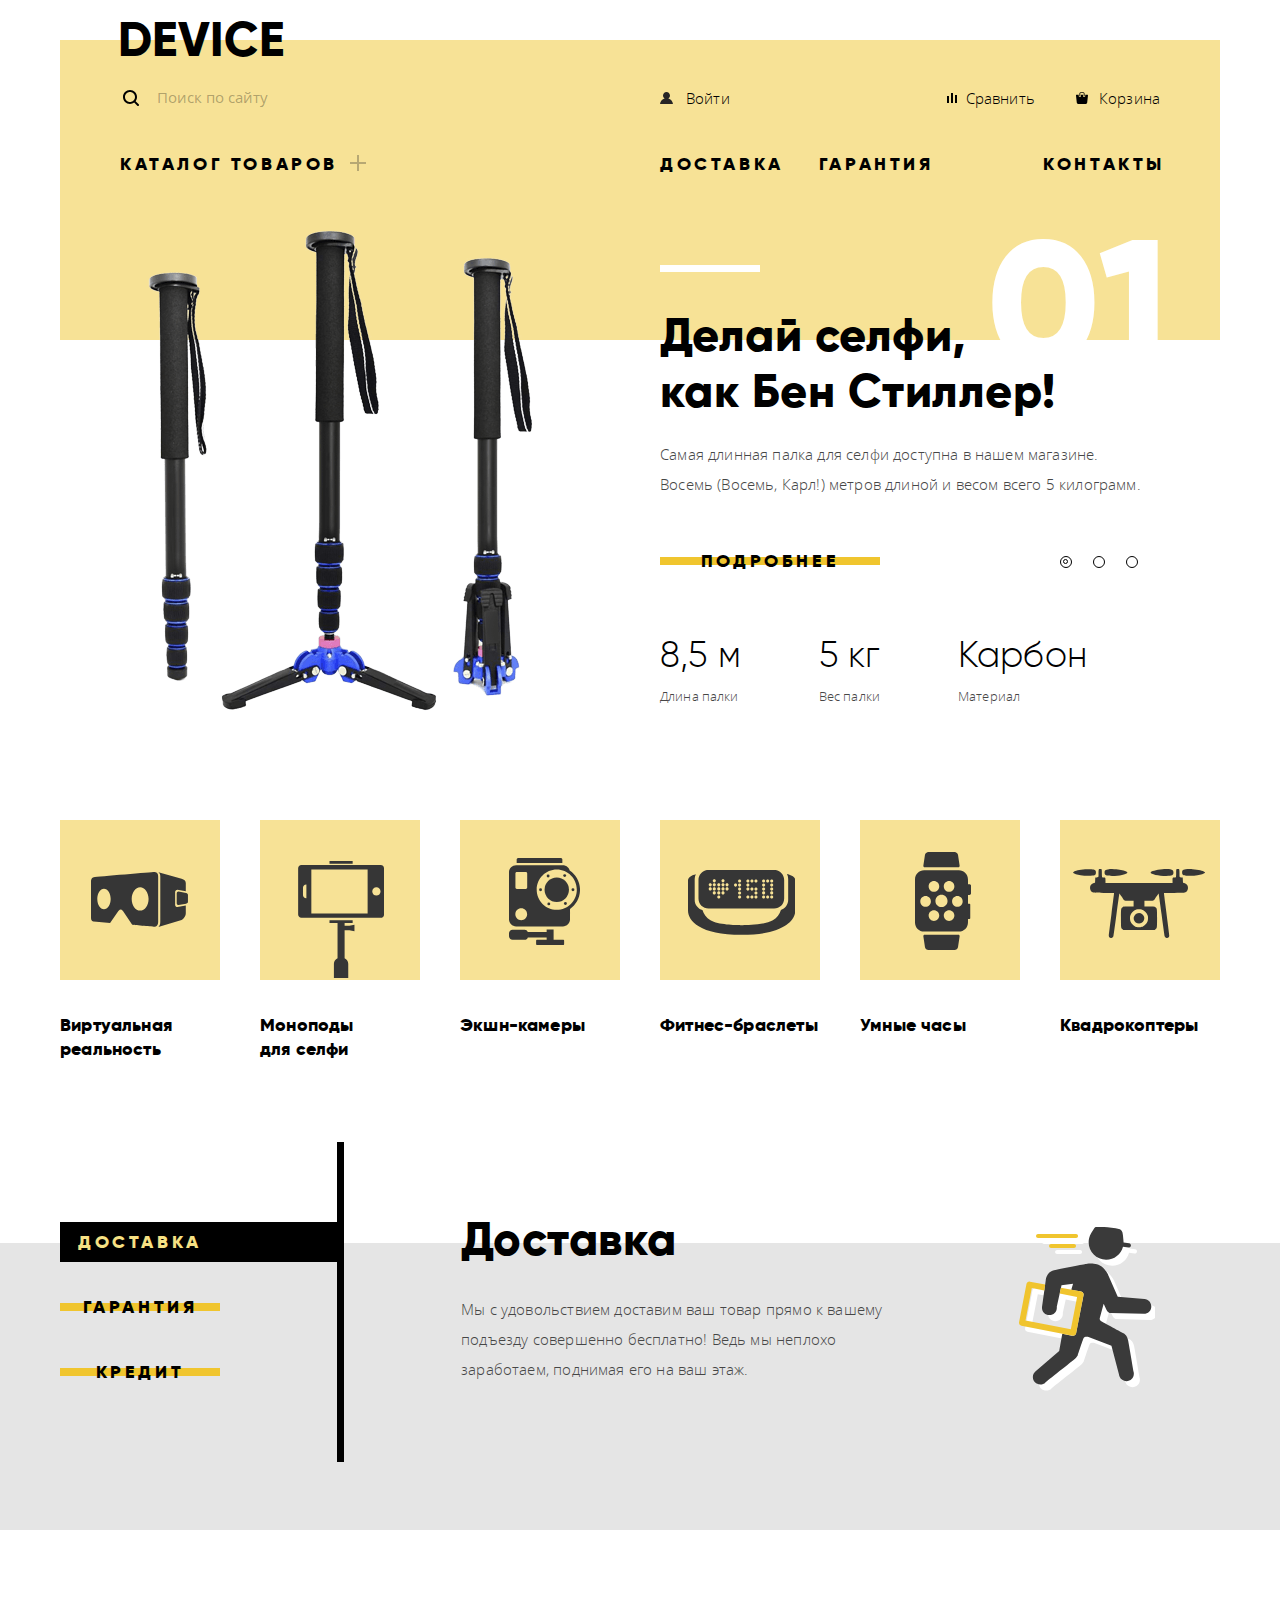
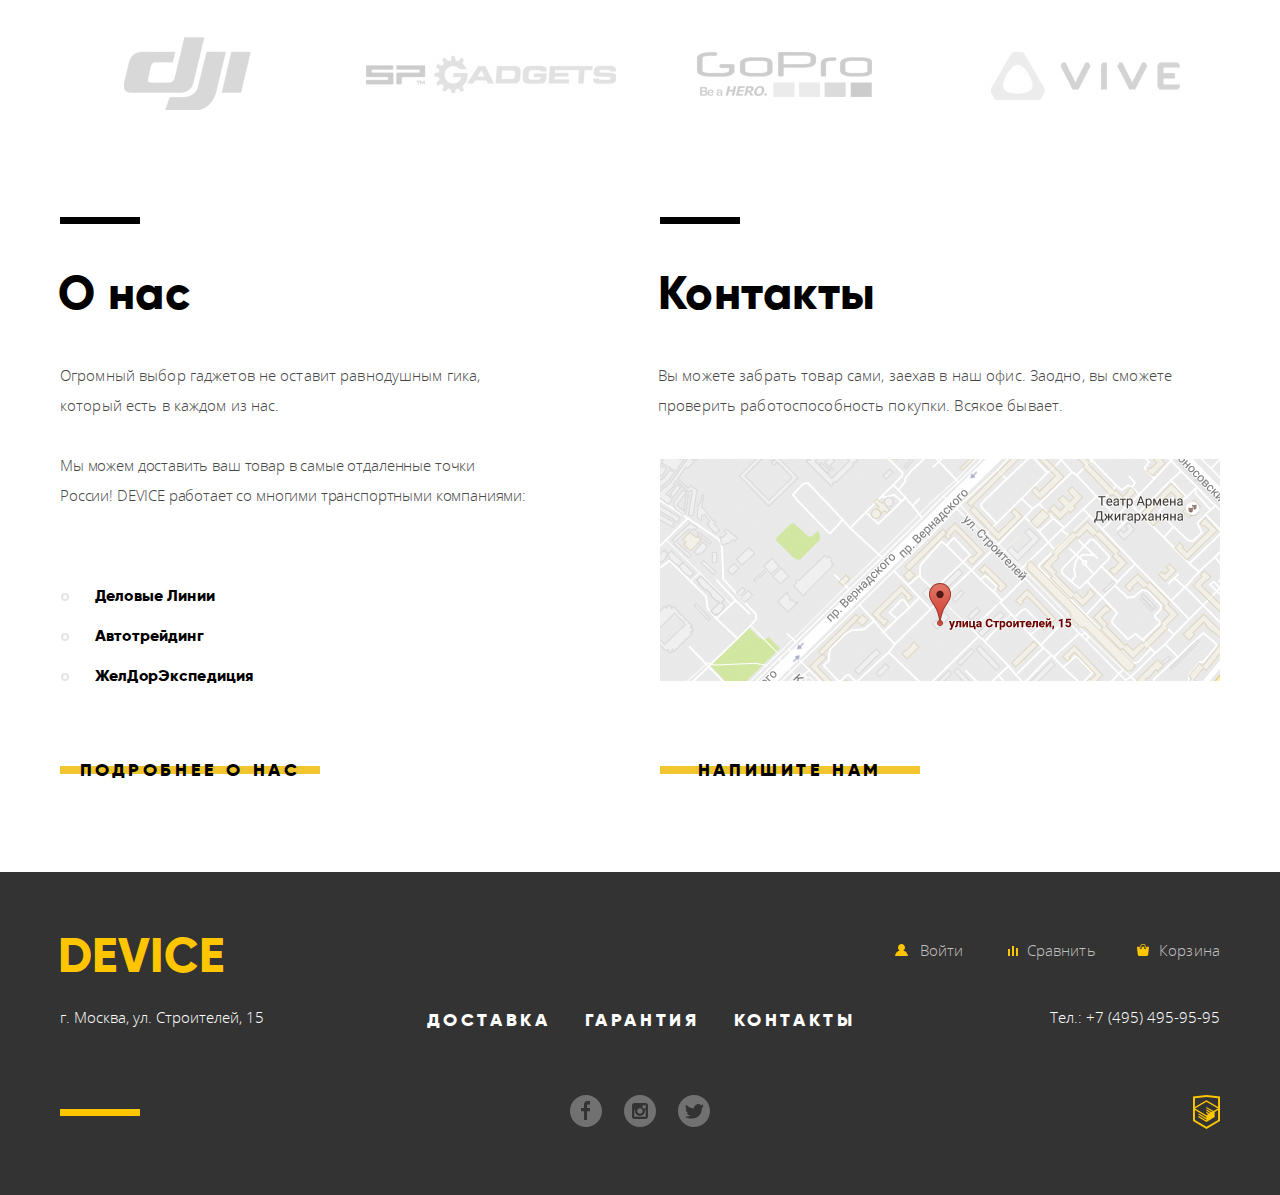
==== index.html @ 13181d1a "правки ПП" ====
<!DOCTYPE html>
<html lang="ru">
  <head>
    <meta charset="utf-8">
    <title>HTML Academy: Девайс</title>
    <link href="css/normalize.css" rel="stylesheet">
    <link href="css/style.css" rel="stylesheet">
  </head>
  <body>
    <header class="main-header container">
      <a class="main-header-logo logo">Device</a>
      <nav class="main-navigation">
        <form class="search-form" method="get" action="https://echo.htmlacademy.ru">
          <label class="visually-hidden" for="search">Поиск по сайту</label>
          <input class="search" id="search" type="text" name="search" placeholder="Поиск по сайту"/>
          <button class="search-button" type="submit">Найти</button>
        </form>
        <div class="user-navigation">
          <a class="user-link login-link" href="login.html">Войти</a>
          <a class="user-link compare-link" href="#">Сравнить</a>
          <a class="user-link cart-link" href="#">Корзина</a>
        </div>
        <ul class="site-navigation">
          <li class="site-navigation-catalog">
            <a class="site-navigation-link" href="#">Каталог товаров</a>
            <ul class="drop-down-menu">
              <li><a href="#">Виртуальная реальность</a></li>
              <li><a href="catalog.html">Моноподы для селфи</a></li>
              <li><a href="#">Экшн-камеры</a></li>
              <li><a href="#">Фитнес-браслеты</a></li>
              <li><a href="#">Умные часы</a></li>
              <li><a href="#">Квадрокоптеры</a></li>
            </ul>
          </li>
          <li class="site-navigation-delivery"><a class="site-navigation-link" href="delivery.html">Доставка</a></li>
          <li><a class="site-navigation-link" href="garant.html">Гарантия</a></li>
          <li class="site-navigation-contacts"><a class="site-navigation-link" href="contact.html">Контакты</a></li>
        </ul>
      </nav>
    </header>
    <main>
      <h1 class="visually-hidden">Интернет-магазин гаджетов Device</h1>
      <section class="promo container">
        <h2 class="visually-hidden">Популярные товары</h2>
        <input type="radio" id="btn-1" name="promo-slides" checked>
        <input type="radio" id="btn-2" name="promo-slides">
        <input type="radio" id="btn-3" name="promo-slides">
        <div class="promo-inner">
          <ul class="promo-list">
            <li class="promo-item">
              <p class="promo-item-image">
                <img src="img/product-promo-1.png" width="384" height="486" alt="Самая длинная палка для селфи">
              </p>
              <div class="promo-item-info">
                <h3 class="promo-item-title">Делай селфи,<br>как Бен Стиллер!</h3>
                <p>Самая длинная палка для селфи доступна в нашем магазине. Восемь (Восемь, Карл!) метров длиной и весом всего 5 килограмм.</p>
                <a class="button" href="catalog-item1.html">Подробнее</a>
                <table class="promo-item-property">
                  <tr>
                    <td class="property-value">8,5 м</td>
                    <td class="property-value">5 кг</td>
                    <td class="property-value">Карбон</td>
                  </tr>
                  <tr>
                    <th class="property-name">Длина палки</th>
                    <th class="property-name">Вес палки</th>
                    <th class="property-name">Материал</th>
                  </tr>
                </table>
              </div>
            </li>
            <li class="promo-item">
              <p class="promo-item-image">
                <img src="img/product-promo-2.png" width="345" height="485" alt="Мотивирующий фитнес-браслет">
              </p>
              <div class="promo-item-info">
                <h3 class="promo-item-title">Худеем<br>правильно!</h3>
                <p class="promo-item-text">Мотивирующие фитнес-браслеты помогут найти в себе силы не пропускать занятия и соблюдать диету.</p>
                <a class="button" href="catalog-item2.html">Подробнее</a>
                <table class="promo-item-property">
                  <tr>
                    <td class="property-value">48 часов</td>
                  </tr>
                  <tr>
                    <th class="property-name">Без подзарядки</th>
                  </tr>
                </table>
              </div>
            </li>
            <li class="promo-item">
              <p class="promo-item-image">
                <img src="img/product-promo-3.png" width="526" height="334" alt="Квадрокоптер">
              </p>
              <div class="promo-item-info">
                <h3 class="promo-item-title">Порхает как бабочка, жалит как пчела!</h3>
                <p class="promo-item-text">Этот обычный, на первый взгляд, квадрокоптер оснащен мощным лазером, замаскированным под стандартную камеру.</p>
                <a class="button" href="catalog-item3.html">Подробнее</a>
                <table class="promo-item-property">
                  <tr>
                    <td class="property-value">800 м</td>
                    <td class="property-value">50 м</td>
                  </tr>
                  <tr>
                    <th class="property-name">Дальность полета</th>
                    <th class="property-name">Радиус поражения</th>
                  </tr>
                </table>
              </div>
            </li>
          </ul>
        </div>
        <div class="promo-controls">
            <label class="promo-btn" for="btn-1"></label>
            <label class="promo-btn" for="btn-2"></label>
            <label class="promo-btn" for="btn-3"></label>
        </div>
      </section>
      <section class="category container">
        <h2 class="visually-hidden">Категории товаров</h2>
        <ul class="category-list">
          <li><a class="category-item category-item-1" href="#">Виртуальная реальность</a></li>
          <li><a class="category-item category-item-2" href="catalog.html">Моноподы для селфи</a></li>
          <li><a class="category-item category-item-3" href="#">Экшн-камеры</a></li>
          <li><a class="category-item category-item-4" href="#">Фитнес-браслеты</a></li>
          <li><a class="category-item category-item-5" href="#">Умные часы</a></li>
          <li><a class="category-item category-item-6" href="#">Квадрокоптеры</a></li>
        </ul>
      </section>
      <section class="services">
        <h2 class="visually-hidden">Услуги</h2>
        <div class="container">
          <input type="radio" id="button-service-1" name="services-slides" checked>
          <input type="radio" id="button-service-2" name="services-slides">
          <input type="radio" id="button-service-3" name="services-slides">
          <ul class="services-nav">
            <li><label class="button button-service" for="button-service-1">Доставка</label></li>
            <li><label class="button button-service" for="button-service-2">Гарантия</label></li>
            <li><label class="button button-service" for="button-service-3">Кредит</label></li>
          </ul>
          <div class="services-inner">
            <ul class="services-list">
              <li class="services-item services-item-delivery">
                <h3 class="services-title">Доставка</h3>
                <p>Мы с удовольствием доставим ваш товар прямо к вашему подъезду совершенно бесплатно! Ведь мы неплохо заработаем, поднимая его на ваш этаж.</p>
              </li>
              <li class="services-item services-item-garant">
                <h3 class="services-title">Гарантия</h3>
                <p>Если из-за возгорания купленного у нас товара у вас сгорит дом — не переживайте, мы выдадим вам новый.<br>Товар, не дом, конечно же.</p>
              </li>
              <li class="services-item services-item-credit">
                <h3 class="services-title">Кредит</h3>
                <p>Залезть в долговую яму стало проще! Кредитные консультанты подберут для вас наиболее выгодные условия кредита. Выгодные для нашего банка, разумеется.</p>
              </li>
            </ul>
          </div>
        </div>
      </section>
      <section class="brands container">
        <h2 class="visually-hidden">Бренды</h2>
        <ul class="brands-list">
          <li class="brand-item brand-item-1"><img class="brand-img" src="img/logo-1.jpg" alt="DJI"></li>
          <li class="brand-item brand-item-2"><img class="brand-img" src="img/logo-2.jpg" alt="SP Adgets"></li>
          <li class="brand-item brand-item-3"><img class="brand-img" src="img/logo-3.jpg" alt="Go Pro"></li>
          <li class="brand-item brand-item-4"><img class="brand-img" src="img/logo-4.jpg" alt="Vive"></li>
        </ul>
      </section>
      <div class="container columns">
        <section class="info">
          <h2 class="title">О нас</h2>
          <p class="info-text">Огромный выбор гаджетов не оставит равнодушным гика, который есть в каждом из нас.</p>
          <p class="info-text info-text-2">Мы можем доставить ваш товар в самые отдаленные точки России! DEVICE работает со многими транспортными компаниями:</p>
          <ul class="info-transport">
            <li>Деловые Линии</li>
            <li>Автотрейдинг</li>
            <li>ЖелДорЭкспедиция</li>
          </ul>
          <a class="button" href="about.html">Подробнее о нас</a>
        </section>
        <section class="contact">
          <h2 class="title">Контакты</h2>
          <p>Вы можете забрать товар сами, заехав в наш офис. Заодно, вы сможете проверить работоспособность покупки. Всякое бывает.</p>
          <a class="contact-map" href="img/map.jpg"><img src="img/map.jpg" width="560" height="222" alt="Карта"></a>
          <a class="button" href="#">Напишите нам</a>
        </section>
      </div>
    </main>
    <footer class="main-footer">
      <div class="container">
        <div class="main-footer-top">
          <a class="main-footer-logo logo">Device</a>
          <div class="footer-user-navigation">
            <a class="footer-user-link login-link" href="#">Войти</a>
            <a class="footer-user-link compare-link" href="#">Сравнить</a>
            <a class="footer-user-link cart-link" href="#">Корзина</a>
          </div>
        </div>
        <div class="main-footer-mid">
          <p class="footer-contacts">г. Москва, ул. Строителей, 15</p>
          <div class="footer-nav">
            <a href="delivery.html">Доставка</a>
            <a href="garant.html">Гарантия</a>
            <a href="contacts.html">Контакты</a>
          </div>
          <a class="footer-contacts footer-contacts-tel"  href="tel:+74954959595">Тел.: +7 (495) 495-95-95</a>
        </div>
        <div class="main-footer-bottom">
          <ul class="footer-social">
            <li><a class="social-button social-button-fb" href="#" aria-label="Фейсбук">Фейсбук</a></li>
            <li><a class="social-button social-button-instagram" href="#" aria-label="Инстаграм">Инстаграм</a></li>
            <li><a class="social-button social-button-twitter" href="#" aria-label="Твиттер">Твиттер</a></li>
          </ul>
          <p class="footer-copyright">
            <a class="copyright-button" href="https://htmlacademy.ru/intensive/htmlcss">HTML Academy</a>
          </p>
        </div>
      </div>
    </footer>
    <section class="modal modal-write-us hidden">
      <h2 class="visually-hidden">Напишите нам</h2>
      <button class="modal-close button">Закрыть</button>
      <form class="write" method="post" action="https://echo.htmlacademy.ru">
        <p>
          <label for="name">Ваше имя:</label>
          <input id="name" type="text" name="name" placeholder="Имя Фамилия">
        </p>
        <p>
          <label for="e-mail">Ваш e-mail:</label>
          <input id="e-mail" type="text" name="e-mail" placeholder="email@example.com">
        </p>
        <p>
          <label for="text">Текст письма:</label>
          <textarea id="text" name="text" placeholder="В свободной форме"></textarea>
        </p>
        <button class="button" type="submit">Отправить</button>
      </form>
    </section>
    <section class="modal modal-map hidden">
      <h2 class="visually-hidden">Карта</h2>
      <button class="modal-close button">Закрыть</button>
        <!-- Здесь будет форма -->
    </section>
  </body>
</html>
---- css/style.css ----
@font-face {
  font-family: "Gilroy";
  font-style: normal;
  font-weight: 800;
  src: url("../fonts/gilroyextrabold.woff") format("woff"),
       url("../fonts/gilroyextrabold.woff2") format("woff2");
}

@font-face {
  font-family: "Gilroy";
  font-style: normal;
  font-weight: 300;
  src: url("../fonts/gilroylight.woff") format("woff"),
       url("../fonts/gilroylight.woff2") format("woff2");
}

@font-face {
  font-family: "Open Sans";
  font-style: normal;
  font-weight: normal;
  src: url("../fonts/opensans.woff") format("woff"),
       url("../fonts/opensans.woff2") format("woff2");
}

@font-face {
  font-family: "Open Sans";
  font-style: normal;
  font-weight: 300;
  src: url("../fonts/opensanslight.woff") format("woff"),
       url("../fonts/opensanslight.woff2") format("woff2");
}

body {
  min-width: 1200px;
  margin: 0;
  padding: 0;

  font-family: "Open Sans", "Arial", sans-serif;
  font-size: 15px;
  line-height: 30px;
  font-weight: 300;
  letter-spacing: 0.15px;
  color: #464646;

  background-color: #ffffff;
}

a {
  text-decoration: none;
}

img {
  max-width: 100%;
  height: auto;
}

.container {
  width: 1160px;
  margin: 0 auto;
  padding: 0 20px;
}

.visually-hidden {
  position: absolute;

  width: 1px;
  height: 1px;
  margin: -1px;

  clip: rect(0 0 0 0);
}

.hidden {
  display: none;
}

.logo {
  font-family: "Gilroy", "Verdana", sans-serif;
  font-size: 48px;
  font-weight: 800;
  line-height: 48px;
  letter-spacing: 0.48px;
  text-transform: uppercase;
}

.main-header-logo {
  position: absolute;
  top: 16px;
  margin-left: 58px;

  color: #000000;
}

.main-header-logo:hover,
.main-footer-logo:hover,
.footer-copyright a:hover {
  opacity: 0.6;
}

.main-header-logo:active,
.main-footer-logo:active,
.footer-copyright a:active {
  opacity: 0.3;
}

.main-navigation {
  display: flex;
  flex-wrap: wrap;

  padding: 33px 60px 48px;
  margin-top: 40px;

  background-color: #f7e296;
}

.main-navigation a {
  display: inline-block;

  color: #000000;
}

.search-form {
  position: relative;

  display: flex;
  width: 440px;

  margin-right: 100px;
}

.search-form::before {
  content: "";

  position: absolute;
  top: 17px;
  left: 3px;

  width: 16px;
  height: 16px;

  background-image: url("../img/search.svg");
  background-repeat: no-repeat;
  background-position: 0 0;
}

.search {
  width: inherit;
  padding-left: 35px;

  background-color: transparent;
  color: #000000;
  border: 2px solid transparent;
  border-right: 0; 
}

.search:focus {
  border-bottom: 2px solid #000000;
}

.search:hover::placeholder,
.main-navigation a:hover {
  color: rgb(0, 0, 0, 0.6);
}

.search::placeholder,
.main-navigation a:active,
.category-item:active {
  color: rgb(0, 0, 0, 0.3);
}

.search:focus::placeholder {
  color: rgb(0, 0, 0, 1);
}

.search:focus {
  outline: none;
}

.search-button {
  display: none;

  margin-left: auto;
  padding: 8px 19px;

  font: inherit;

  background-color: transparent;
  border: 2px solid #000000;
}

.search:focus ~ .search-button,
.search-button:focus,
.search-button:active {
  display: block;
}

.search-button:hover {
  color: #ffffff;
  background-color: #000000;
}

.search-button:active {
  color: rgb(255, 255, 255, 0.3);
  background-color: #000000;
}

.user-navigation {
  display: flex;
  justify-content: flex-end;
  align-items: center;

  width: 500px;
}

.user-link {
  position: relative;
  margin-left: 38px;
  padding: 10px 0 10px 26px;
}

.user-link::before {
  content: "";

  position: absolute;
  top: 19px;

  width: 16px;
  height: 16px;
}

.login-link::before {
  left: 0px;

  background-image: url("../img/user.svg");
  background-repeat: no-repeat;
  background-position: 0 0;
}

.compare-link::before {
  top: 20px;
  left: 7px;

  background-image: url("../img/compare.svg");
  background-repeat: no-repeat;
  background-position: 0 0;
}

.cart-link::before {
  left: 3px;
  background-image: url("../img/cart.svg");
  background-repeat: no-repeat;
  background-position: 0 0;
}

.user-link:hover::before,
.user-link:focus::before {
  opacity: 0.8;
}

.login-link:hover::before,
.footer-user-link:hover::before,
.social-button:hover {
  opacity: 0.6;
}

.user-link:active::before,
.footer-user-link:active::before {
  opacity: 0.3;
}

.login-link {
  margin-left: 0;
  margin-right: auto;
}


.profile-link {
  margin-left: 0;
}

a.logout-link {
  margin-left: 0;
  margin-right: 19px;
  padding-left: 20px;

  color: rgb(0, 0, 0, 0.3);
}

.site-navigation {
  display: flex;
  width: 100%;

  margin: 0;
  padding: 0;
  margin-top: 26px;

  list-style: none;
}

.site-navigation-link {
  font-family: "Gilroy", "Verdana", sans-serif;
  font-size: 18px;
  line-height: 24px;
  font-weight: 800;
  letter-spacing: 3.6px;
  text-transform: uppercase;
}

.site-navigation-catalog {
  position: relative;

  width: 220px;
  margin-right: 320px;
}

.site-navigation-catalog::after {
  content: "";

  position: absolute;
  left: 230px;
  top: 6px;

  display: inline-block;
  width: 16px;
  height: 16px;

  background-image: url("../img/plus.svg");
  background-repeat: no-repeat;
  opacity: 0.3;
}

.site-navigation-catalog:hover .drop-down-menu {
  display: flex;
}

.site-navigation-delivery {
  margin-right: 35px;
}

.site-navigation-contacts {
  margin-left: auto;
  margin-right: -5px;
}

.drop-down-menu {
  position: absolute;
  left: -60px;

  display: none;
  flex-wrap: wrap;
  flex-direction: column;

  max-height: 130px;
  width: 600px;
  margin: 0;
  padding: 18px 500px 35px 60px;

  list-style: none;
  line-height: 36px;
  background-color: #f7e296;

  z-index: 1;
}

.drop-down-menu li {
  width: 200px;
  margin-right: 40px;
}

.drop-down-menu li:last-child {
  margin-left: -40px;
  margin-bottom: 50px;
}

.promo {
  position: relative;
}

.promo input[type=radio],
.services input[type=radio] {
    display: none;
}

.promo-controls {
  position: absolute;
  right: 85px;
  top: 320px;
}

.promo-controls label {
  position: relative;

  display: inline-block;
  width: 10px;
  height: 10px;
  margin-right: 17px;

  cursor: pointer;
  border: 1px solid #000000;
  border-radius: 50%;
}

#btn-1:checked ~ .promo-controls label[for="btn-1"]::before,
#btn-2:checked ~ .promo-controls label[for="btn-2"]::before,
#btn-3:checked ~ .promo-controls label[for="btn-3"]::before {
  content: "";

  position: absolute;
  top: 2px;
  left: 2px;

  width: 3px;
  height: 3px;

  border: 1px solid #000000;
  border-radius: 50%;
}

#btn-1:checked ~ .promo-inner .promo-list {
  transform: translate(0);
}

#btn-2:checked ~ .promo-inner .promo-list {
  transform: translate(-1160px);
}

#btn-3:checked ~ .promo-inner .promo-list {
  transform: translate(-2320px);
}

.promo-inner {
  overflow: hidden;
}

.promo-list {
  display: flex;
  flex-wrap: wrap;
  width: 300%;
  background-image: linear-gradient(to bottom, #f7e296, #f7e296 19%, transparent 19%, transparent);
}

.promo-list,
.category-list,
.services-nav,
.services-list,
.brands-list,
.footer-social {
  margin: 0;
  padding: 0;

  list-style: none;
}

.promo-item {
  display: flex;
  flex-wrap: wrap;

  margin-bottom: 98px;
}

.promo-item-image {
  width: 560px;

  margin: 0;
  margin-right: 40px;

  text-align: center;
}

.promo-item:nth-child(2) .promo-item-image img {
  position: relative;
  top: 13px;
  left: 9px;
}

.promo-item:last-child .promo-item-image img {
  position: relative;
  top: 66px;
  left: 14px;
}

.promo-item-info {
  position: relative;

  width: 505px;
  margin-right: 55px;
}

.promo-item-title,
.services-title,
.title {
  margin: 0;

  font-family: "Gilroy", "Verdana", sans-serif;
  font-size: 47px;
  line-height: 56px;
  letter-spacing: 0.47px;
  color: #000000;
}

.promo-item-title {
  position: relative;

  padding-top: 80px;
  margin-bottom: 20px;
  z-index: 1;
}

.promo-item-title::before {
  content: "";

  position: absolute;
  top: 38px;

  width: 100px;
  height: 7px;
  background-color: #ffffff;
}

.promo-item-info::after {
  position: absolute;
  top: -13px;
  right: -7px;

  font-family: "Gilroy", "Verdana", sans-serif;
  font-size: 179px;
  line-height: 179px;
  font-weight: 800;
  letter-spacing: 1.79px;
  color: #ffffff;
  z-index: 0;
}

.promo-item:first-child .promo-item-info::after {
  content: "01";
}

.promo-item:nth-child(2) .promo-item-info::after {
  content: "02";
}

.promo-item:nth-child(3) .promo-item-info::after {
  content: "03";
}

.promo-item-info p {
  margin: 0;
  padding-right: 20px;
  margin-bottom: 42px;

  letter-spacing: 0.17px;
}

.promo-item:nth-child(2) .promo-item-text {
  padding-right: 50px;
}

.promo-item:nth-child(3) .promo-item-text {
  padding-right: 30px;
}

.button {
  display: inline-block;
  padding: 8px 0;

  text-align: center;
  background-image: linear-gradient(to bottom, transparent, transparent 40%, #f0c52e 40%, #f0c52e 60%, transparent 60%, transparent);

  cursor: pointer;
}

.button,
.footer-nav a {
  font-family: "Gilroy", "Verdana", sans-serif;
  font-size: 18px;
  line-height: 24px;
  font-weight: 800;
  text-transform: uppercase;
  letter-spacing: 3.6px;
  color: #000000;
  background-color: transparent;
  border: none;
}

.button:hover {
  color: #000000;
  background-color: #f0c52e;
}

.button:active {
  color: rgb(0, 0, 0, 0.3);
}

.promo .button {
  width: 220px;
  margin-bottom: 48px;
}

.promo-item-property {

  margin-left: -2px;
}

.promo-item-property .property-value {
  padding: 0;
  padding-bottom: 5px;

  font-family: "Gilroy", "Verdana", sans-serif;
  font-size: 36px;
  font-weight: 300;
  line-height: 48px;
  color: #000000;
}

.promo-item-property .property-name {
  padding: 0;
  padding-right: 78px;

  font-size: 13px;
  line-height: 20px;
  font-weight: 300;
  text-align: left;
}

.property-name:nth-child(2) {
  padding-right: 76px;
}

.promo-item:nth-child(3) .property-name {
  padding-right: 44px;
}

.category {
  margin-bottom: 81px;
}

.category-list {
  display: flex;
  justify-content: space-between;
}

.category-list li {
  width: 160px;
}

.category-item {
  position: relative;

  display: block;
  padding-top: 193px;
}

.category-item-2 {
  padding-right: 40px;
}

.category-item::before {
  content: "";

  position: absolute;
  top: 0;
  left: 0;

  width: 160px;
  height: 160px;
  background-color: rgb(240, 197, 46, 0.5);
}

.category-item:hover::before {
  background-color: rgb(240, 197, 46, 1);
}

.category-item:active::before {
  background-color: rgb(240, 197, 46, 1);
}

.category-item::after {
  content: "";

  position: absolute;
  top: 0;
  left: 0;

  width: 160px;
  height: 160px;

  background-repeat: no-repeat;
  background-position: center;
}

.category-item:active::after {
  opacity: 0.3;
}

.category-item-1::after {
  background-image: url("../img/popular-1.svg");
  background-position: 31px 52px;
}

.category-item-2::after {
  background-image: url("../img/popular-2.svg");
  background-position: 38px 41px;
}

.category-item-3::after {
  background-image: url("../img/popular-3.svg");
  background-position: 49px 38px;
}

.category-item-4::after {
  background-image: url("../img/popular-4.svg");
  background-position: 28px 50px;
}

.category-item-5::after {
  background-image: url("../img/popular-5.svg");
  background-position: 55px 32px;
}

.category-item-6::after {
  background-image: url("../img/popular-6.svg");
  background-position: 13px 49px;
}

.category-item,
.write label {
  font-family: "Gilroy", "Verdana", sans-serif;
  font-size: 18px;
  line-height: 24px;
  letter-spacing: 0.18px;
  font-weight: 800;
  color: #000000;
}

.services {
  background-image: linear-gradient(to bottom, #ffffff, #ffffff 26%, #e5e5e5 26%, #e5e5e5);
  padding-bottom: 68px;
  margin-bottom: 95px;
}

.services .container {
  display: flex;
}
.services-nav {
  display: flex;
  flex-direction: column;
  width: 277px;

  padding: 80px 0 45px;
  margin-right: 117px;

  border-right: 7px solid #000000;
}

.button-service {
  width: 160px;
  margin-bottom: 25px;
}

#button-service-1:checked ~ .services-nav label[for="button-service-1"],
#button-service-2:checked ~ .services-nav label[for="button-service-2"],
#button-service-3:checked ~ .services-nav label[for="button-service-3"] {
  padding-right: 118px;
  
  color: #f7e184;
  background-color: #000000;
  background-image: none;
}

.services-inner {
  overflow: hidden;
}

.services-list {
  display: flex;
  width: 2280px;
}

.services-item {
  position: relative;

  display: block;
  width: 460px;
  margin-right: 300px;

  padding-top: 73px;
}

#button-service-1:checked ~ .services-inner .services-list {
  transform: translate(0);
}

#button-service-2:checked ~ .services-inner .services-list {
  transform: translate(-760px);
}

#button-service-3:checked ~ .services-inner .services-list {
  transform: translate(-1520px);
}

.services-item::after {
  content: "";

  position: absolute;
  top: 61px;
  left: 500px;

  width: 260px;
  height: 194px;

  background-repeat: no-repeat;
  background-position: center;
}

.services-item-delivery::after {
  background-image: url("../img/delivery.svg");
  background-position: 58px 24px;
}

.services-item-garant::after {
  background-image: url("../img/warranty.svg");
  background-position: 43px 0;
}

.services-item-credit::after {
  background-image: url("../img/credit.svg");
  background-position: 34px 0;
}

.services-title {
  margin-bottom: 31px;
}

.services-title,
.title {
  line-height: 48px;
}

.services p {
  margin: 0;
  letter-spacing: 0.18px;
}

.services-item-credit p {
  padding-right: 35px;
}

.brands {
  margin-bottom: 89px;
}

.brands-list {
  display: flex;
  flex-wrap: wrap;
  justify-content: space-between;

  padding: 0;
}
.brand-item {
  width: 260px;
  height: 100px;
}

.brand-item-1 {
  background-image: url("../img/logo-1-color.jpg");
}

.brand-item-2 {
  background-image: url("../img/logo-2-color.jpg");
}

.brand-item-3 {
  background-image: url("../img/logo-3-color.jpg");
}

.brand-item-4 {
  background-image: url("../img/logo-4-color.jpg");
}

.brand-img:hover {
  opacity: 0;
}

.columns {
  display: flex;
  justify-content: space-between;

  margin-bottom: 82px;
}

.title {
  position: relative;
  padding-top: 55px;
  margin-bottom: 43px;
  margin-left: -2px;
}

.title::before {
  content: "";

  position: absolute;
  top: 3px;
  left: 2px;

  width: 80px;
  height: 7px;
  background-color: #000000;
}

.info {
  width: 470px;
}

.info-text{
  margin: 0 0 30px;

  letter-spacing: 0.12px;
}

.info-text-2 {
  letter-spacing: -0.15px;
}

.contact {
  width: 560px;
}

.contact p {
  margin: 0 0 39px -2px;

  letter-spacing: 0.12px;
}

.info-transport {
  padding: 36px 0 0 0;
  margin: 0 0 54px 0;

  font-family: "Gilroy", "Verdana", sans-serif;
  font-size: 16px;
  line-height: 40px;
  font-weight: 800;
  color: #000000;

  list-style-type: none;
}

.info-transport li {
  position: relative;
  padding: 0 0 0 35px;
}

.info-transport li::before {
  content: "";

  position: absolute;
  top: 17px;
  left: 1px;

  width: 4px;
  height: 4px;
  border-radius: 50%;
  border: 2px solid #e5e5e5;
  background-color: transparent;

}

.info .button,
.contact .button {
  width: 260px;
}

.contact-map {
  display: block;

  margin-bottom: 60px;
}

.main-footer {
  padding: 60px 0 65px;
  background-color: #333333;
}

.main-footer .container {/*
  display: flex;
  flex-direction: column;
  flex-wrap: wrap;*/
}

.main-footer-top {
  display: flex;
  justify-content: space-between;

  margin-bottom: 22px;
}

.footer-user-navigation a:hover,
.footer-contacts,
.footer-nav a {
  color: #ffffff;
}

.main-footer-logo {
  position: relative;
  margin-left: -2px;
}

.main-footer-logo,
.footer-copyright a {
  color: #ffc600;
}

.footer-user-navigation {
  padding-top: 3px;
}

.footer-user-navigation a {
  color: rgb(255, 255, 255, 0.7);
}

.footer-user-link {
  position: relative;

  margin-left: 29px;
  padding: 0 0 0 30px;
}

.footer-user-link::before {
  content: "";

  position: absolute;
  left: 3px;

  width: 16px;
  height: 16px;
}

.footer-user-navigation .login-link {
  margin-left: 0;
  margin-right: 0;
}

.footer-user-navigation .logout-link {
  margin-right: auto;
  padding-left: 15px;
  color: rgb(255, 255, 255, 0.3);
}

.footer-user-navigation .login-link::before {
  top: 4px;
  left: 5px;
  background-image: url("../img/user-orange.svg");
  background-repeat: no-repeat;
  background-position: 0 0;
}

.footer-user-navigation .compare-link::before {
  top: 6px;
  left: 11px;

  background-image: url("../img/compare-orange.svg");
  background-repeat: no-repeat;
  background-position: 0 0;
}

.footer-user-navigation .cart-link::before {
  top: 4px;
  left: 8px;
  background-image: url("../img/cart-orange.svg");
  background-repeat: no-repeat;
  background-position: 0 0;
}

.footer-contacts {
  width: 260px;
  margin: 0;

  letter-spacing: 0;
}

.footer-contacts-tel {
  text-align: right;
}

.footer-nav {
  line-height: 24px;
  padding-left: 2px;
}

.footer-nav a {
  margin: 0 15px;
}

.footer-nav a:hover,
.social-button:hover {
  color: rgb(255, 255, 255, 0.6);
}

.footer-user-navigation a:active,
.footer-nav a:active,
.social-button {
  color: rgb(255, 255, 255, 0.3);
}

.main-footer-mid {
  display: flex;
  justify-content: space-between;
  align-items: flex-end;

  margin-bottom: 63px;
}

.main-footer-bottom {
  position: relative;

  display: flex;
  padding-left: 200px;
  justify-content: space-between;
}

.main-footer-bottom::after {
  content: "";

  position: absolute;
  display: block;
  top: 14px;
  left: 0;

  width: 80px;
  height: 7px;

  background-color: #ffc600;
}

.footer-social {
  display: flex;
  justify-content: center;
  flex-grow: 1;
}

.social-button {
  display: block;

  width: 32px;
  height: 32px;
  margin: 0 11px;

  background-repeat: no-repeat;
  font-size: 0;
  opacity: 0.3;
}

.social-button-fb {
  background-image: url("../img/fb.svg");
}

.social-button-instagram {
  background-image: url("../img/instagram.svg");
}

.social-button-twitter {
  background-image: url("../img/twitter.svg");
}

.social-button:active {
  opacity: 0.1;
}

.footer-copyright {
  display: flex;
  justify-content: flex-end;
  width: 200px;

  margin: 0;
}

.copyright-button {
  display: inline-block;

  width: 27px;
  height: 35px;

  font-size: 0;

  background-image: url("../img/logo-html.svg");
  background-repeat: no-repeat;
}

.write input,
.write textarea {
  font-size: 14px;
  line-height: 18px;
  color: rgb(51, 51, 51, 0.4) ;
  background-color: rgb(229, 229, 229, 0.5);

  border: 3px solid transparent;
  resize: none;
}

.write input:hover,
.write textarea:hover {
  background-color: rgb(229, 229, 229, 0.8);
}

.write input:focus,
.write textarea:focus {
  color: rgb(51, 51, 51, 1);
  background-color: transparent;
  border: 3px solid rgb(240, 197, 46, 0.5);
}

.write input:invalid,
.write textarea:invalid {
  color: rgb(51, 51, 51, 0.4);
  background-color: rgb(237, 181, 181, 0.5);
}

.modal-close {
  color: rgb(255, 204, 51, 0.5);
  background-color: transparent;
}

.modal-close:hover {
  color: rgb(255, 204, 51, 1);
  background-color: transparent;
}

.modal-close:active {
  color: rgb(255, 204, 51, 0.3);
  background-color: transparent;
}

.page-title {
  padding-left: 60px;
  margin: 36px 0 25px;

  font-family: "Gilroy", "Verdana", sans-serif;
  font-size: 47px;
  line-height: 48px;
  font-weight: 800px;
  letter-spacing: 0.6px;
  color: #000000;
}

.breadcrumbs {
  display: flex;
  padding-left: 60px;
  margin: 0 0 45px 0;
}

.breadcrumbs,
.sort, 
.catalog-list {
  list-style: none;
}

.breadcrumbs li {
  position: relative;

  padding-right: 37px;

  font-size: 14px;
  line-height: 24px;
}

.breadcrumbs li:not(.breadcrumbs-current)::after {
  content: "";

  position: absolute;
  top: 7px;
  right: 16px;

  width: 4px;
  height: 7px;

  background-image: url(../img/nav-arrow.svg);
  background-repeat: no-repeat;
}

.breadcrumbs a:hover {
  color: rgb(0, 0, 0, 0.6);
}

.breadcrumbs a:active {
  color: rgb(0, 0, 0, 0.1);
}

.breadcrumbs a,
.breadcrumbs-current a:hover,
.breadcrumbs-current a:active {
  color: rgb(0, 0, 0, 0.3);
}

.filters {
  width: 200px;
  padding: 0 70px 0 59px;
}

.filters .button {
  width: 200px;
}

.filters-form {
  padding-top: 70px;
}

.filters-form fieldset {
  margin: 0;
  padding: 0;
}

h3.filters,
.container-sort h3,
.pagination-btn, .pagination-item {
  margin: 0;
  font-family: "Gilroy", "Verdana", sans-serif;
  font-size: 16px;
  line-height: 24px;
  font-weight: 800;
  letter-spacing: 3.6px;
  text-transform: uppercase;
  color: #000000;
}

.filters fieldset {
  border: none;
  margin-bottom: 32px;
}

.filters fieldset:nth-child(2) {
  margin-bottom: 31px;
}

.filters legend {
  width: 100%;
  padding-top: 10px;
  padding-bottom: 18px;

  font-family: "Gilroy", "Verdana", sans-serif;
  font-size: 18px;
  line-height: 24px;
  font-weight: 800;
  color: #000000;

  border-top: 2px solid #000000;
}

.price-range {
  padding-top: 5px;
  margin-top: 17px;
  border-top: 2px solid #91c92f;
}

.price-range-control {
  position: relative;

  font-size: 14px;
  line-height: 24px;
  color: rgb(0, 0, 0, 0.2);
}

.price-range-control-min {
  margin-right: 60px;
}

.price-range-control::before {
  content: "";

  position: absolute;
  top: -22px;
  left: -6px;

  width: 4px;
  height: 4px;

  border: 8px solid #ffffff;
  border-radius: 50%;
  background-color: #dbdbdb;
  box-shadow: 0px 2px 0px 0px #dbdbdb;
  cursor: pointer;
}

.price-range-control-max::before {
  left: 17px;
}

.filters ul {
  padding: 0;
  margin: 0;
  list-style: none;
  line-height: 18px;
}

.filter-input + label {
  position: relative;
  cursor: pointer;

  padding-left: 40px;

  font-size: 14px;
  line-height: 40px;
}

.filter-input-checkbox + label::before {
  content: "";

  position: absolute;
  top: -2px;
  left: -1px;

  width: 23px;
  height: 23px;

  background-image: url(../img/checkbox-off.svg);

}

.filter-input-checkbox:checked + label::before {
  width: 27px;

  background-image: url(../img/checkbox-on.svg);
}

.filter-input-radio + label::before{
  content: "";

  position: absolute;
  top: -3px;
  left: -2px;

  width: 17px;
  height: 17px;

  border: 4px solid #000000;
  border-radius: 50%;
}

.filter-input-radio:checked + label::after {
  content: "";

  position: absolute;
  top: 5px;
  left: 6px;

  width: 9px;
  height: 9px;

  background-color: #000000;
  border-radius: 50%;
}

.filter-input:disabled + label {
  color: #999999;
}

.container-sort {
  display: flex;
  align-items: center;
  width: 760px;
  padding: 23px 0 22px 72px;

  background-color: #ebebeb;
}

.container-sort h3 {
  margin-right: 50px;
}

.sort {
  display: flex;

  margin: 0;
  padding: 0;
}

.sort-type a {
  margin-right: 30px;
}

.sort-order {
  margin-left: auto;

}

.sort-type a,
.sort-type li {
  font-size: 14px;
  line-height: 18px;
  font-weight: normal;
  letter-spacing: 0;
  color: rgb(0, 0, 0, 0.3);
}

.sort a:hover {
  color: rgb(0, 0, 0, 0.6);
}

a.sort-current,
a.sort-current:hover,
.sort a:active {
  color: #000000;
}

.arrow {
  display: block;
  width: 0;
  height: 0;

  font-size: 0;

  border-right: 6px solid transparent;
  border-left: 6px solid transparent;
  opacity: 0.2;
}

.arrow-low {
  border-bottom: 10px solid #000000;
}

.arrow-high {
  margin-left: 18px;
  border-top: 10px solid #000000;
}

.arrow:not(.sort-current):hover {
  opacity: 0.4;
}

.sort-current {
  opacity: 1;
}

.button-cart {
  display: block;
  width: 200px;
  margin: 0 auto 8px;
}

.button-compare {
  font-family: "Open Sans", "Arial", sans-serif;
  font-size: 13px;
  line-height: 20px;
  font-weight: 300;
  letter-spacing: 0.13px;
  color: rgb(0, 0, 0, 0.5);

  border: none;
  background-color: transparent;
}

.button-compare:hover {
  color: rgb(0, 0, 0, 1);
}

.button-compare:active {
  color: rgb(0, 0, 0, 0.2);
}

.catalog {
  width: 760px;
  padding-left: 70px;
  padding-top: 70px;
  padding-bottom: 76px;

  background-color: #ffffff;
}

.catalog-list {
  position: relative;

  display: flex;
  flex-wrap: wrap;
  justify-content: space-between;

  margin: 0;
  padding: 0;
}

.catalog-list h3 {
  margin: 0;
}

.catalog-item {
  position: relative;

  width: 360px;
  padding-bottom: 47px;
}

.new {
  display: block;
  position: absolute;
  top: 28px;
  right: 27px;

  width: 56px;
  height: 39px;
  padding: 17px 0 0 0px;

  border-radius: 50%;
  border: 2px solid rgb(0, 0, 0, 0.1);

  font-family: "Gilroy", "Verdana", sans-serif;
  font-size: 14px;
  line-height: 24px;
  font-weight: 800;
  letter-spacing: 0.7px;
  color: rgb(0, 0, 0, 0.2);
  text-align: center;
  text-transform: uppercase;
}

.catalog-item p {
  margin: 0;
}

.catalog-name-wrap {
  display: flex;
  justify-content: space-between;
  align-items: baseline;

  padding-top: 23px;
}

.catalog-item-hover {
  display: block;
  position: absolute;
  top: 0px;

  width: 360px;
  height: 380px;

  text-align: center;
  background-color: rgb(238, 238, 238, 0.7);
  opacity: 0;
  cursor: pointer;
}

.catalog-item-hover .button {
  margin-top: 171px;
}

.catalog-item-hover:hover {
  opacity: 1;
}

.catalog-item-name, .catalog-item h3 {
  font-family: "Gilroy", "Verdana", sans-serif;
  font-size: 18px;
  font-weight: 800;
  line-height: 24px;
  letter-spacing: 0.18px;
  color: #000000;
  text-transform: none;
}

.item-pro {
  padding-right: 60px;
}

.catalog-item-price {
  width: 100px;
  margin: 0;

  font-family: "Gilroy", "Verdana", sans-serif;
  font-size: 16px;
  line-height: 24px;
  letter-spacing: 0.16px;
  font-weight: 300;
  text-align: right;
}

.pagination-list {
  display: flex;
  justify-content: space-between;
  align-items: center;
  margin-top: -12px;

  background-color: rgb(0, 0, 0, 0.08);
}

.pagination-list .pagination-pages {
  display: flex;
  margin: 0;
  padding: 0 0 0 10px;

  list-style: none;
}

.pagination-item {
  padding: 0 13px 0 14px;

  color: rgb(0, 0, 0, 0.3);
}

.pagination-item:hover {
  color: rgb(0, 0, 0, 0.6);
}

.pagination-item:active,
.pagination-item-current,
.pagination-item-current:hover {
  color: rgb(0, 0, 0, 1);
}

.pagination-btn {
  padding: 24px 26px 22px 30px;
}

.pagination-btn:hover {
  background-color: rgb(0, 0, 0, 0.08);
}

.pagination-btn:active {
  color: rgb(0, 0, 0, 0.3);
}

.wrapper-sort {
  width: 100%;
  background-image: linear-gradient(to right, #dbdbdb, #dbdbdb 50%, #ebebeb 50%, #ebebeb);
}

.wrapper-catalog {
  width: 100%;
  background-image: linear-gradient(to right, #ebebeb, #ebebeb 50%, #fff 50%, #fff);
}

.wrapper-catalog .columns {
  margin-bottom: 0;
}

.top-catalog {
  display: flex;
  align-items: center;
}
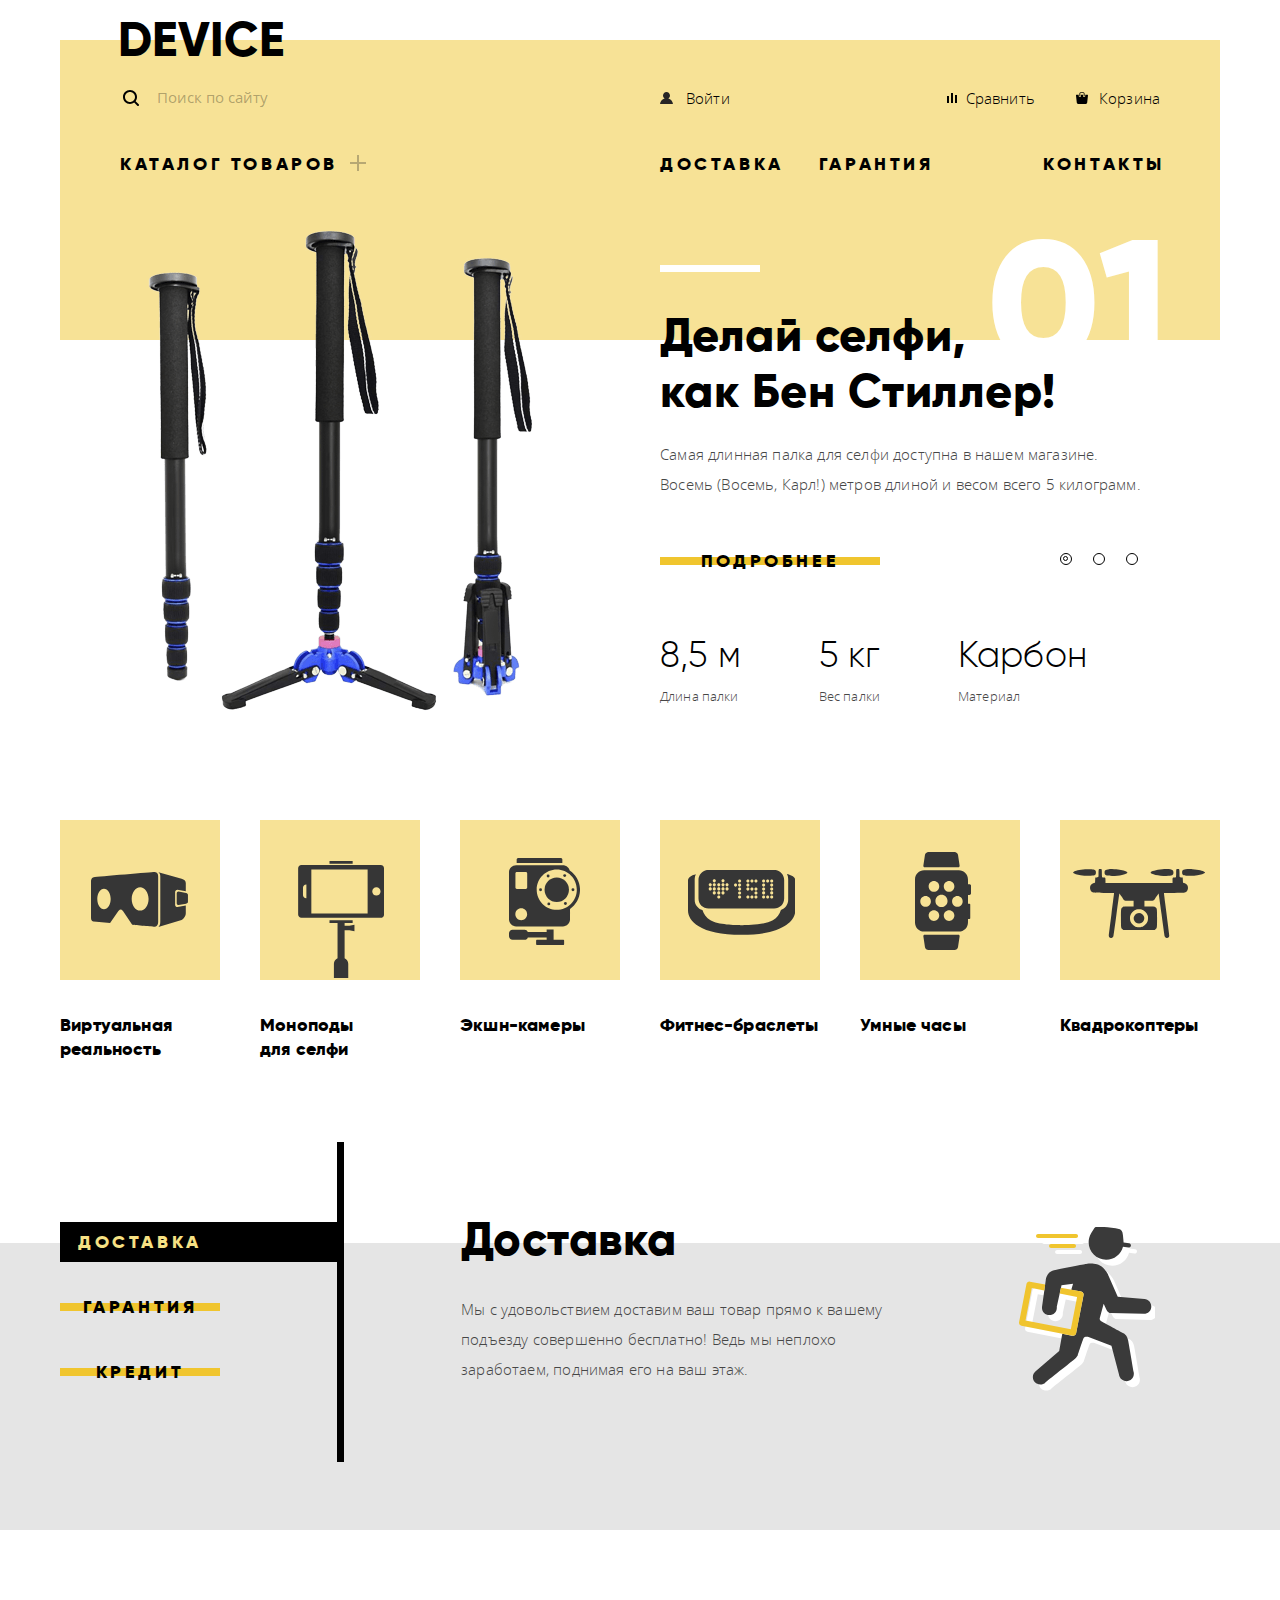
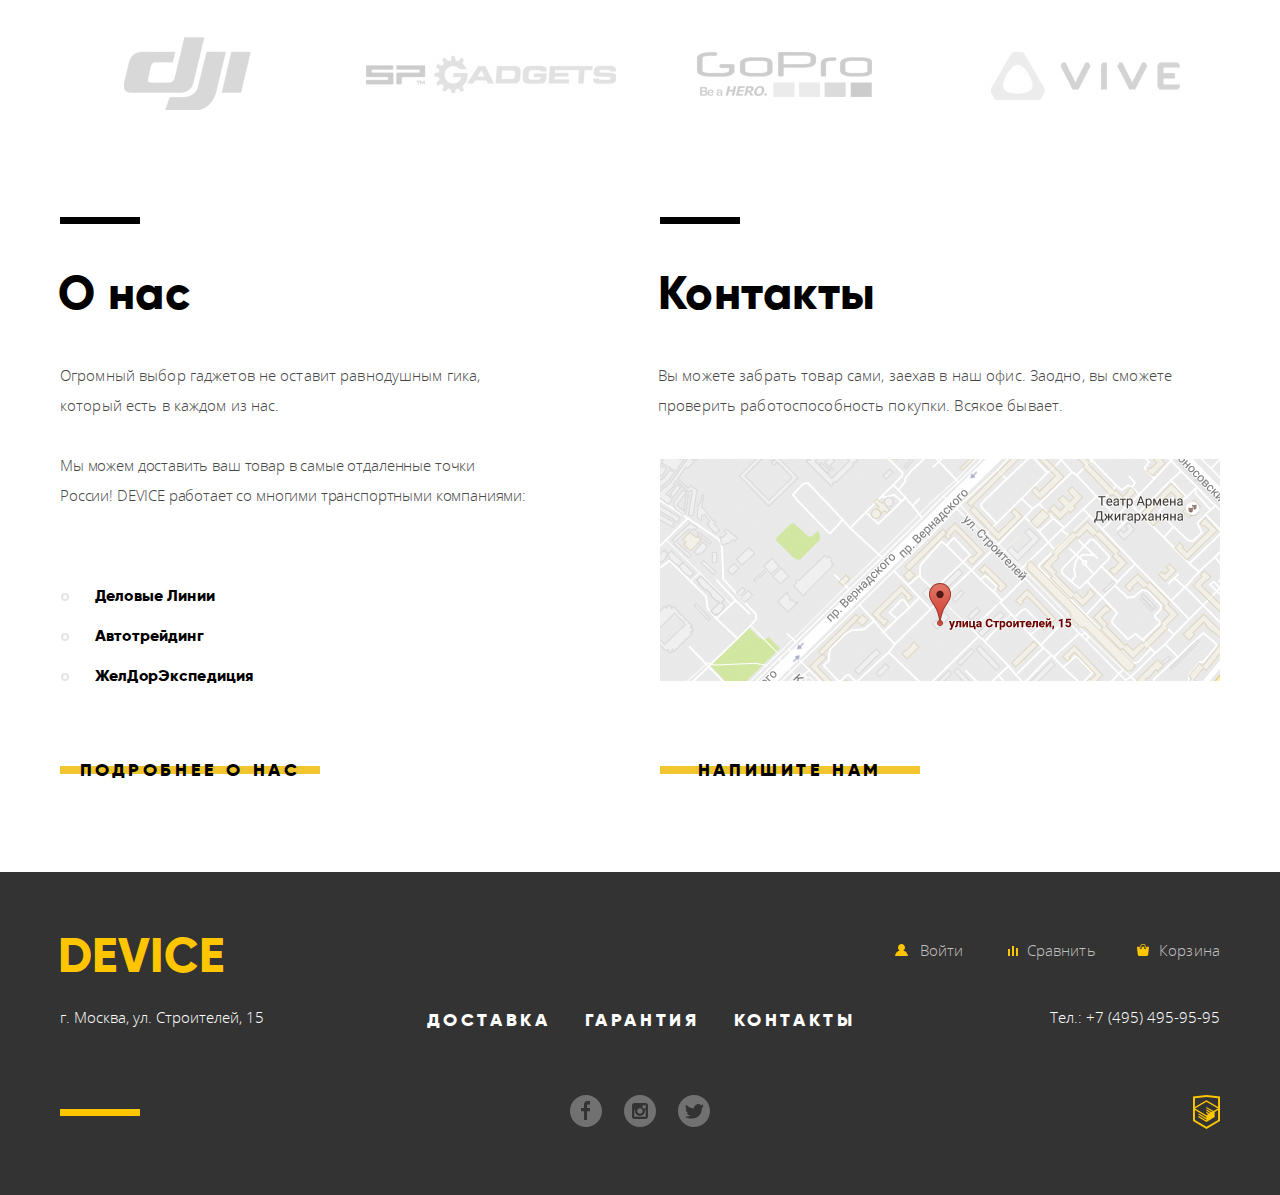
==== commit 0156baad: "форма обратной связи, карта" ====
--- a/index.html
+++ b/index.html
@@ -158,10 +158,10 @@
       <section class="brands container">
         <h2 class="visually-hidden">Бренды</h2>
         <ul class="brands-list">
-          <li class="brand-item brand-item-1"><img class="brand-img" src="img/logo-1.jpg" alt="DJI"></li>
-          <li class="brand-item brand-item-2"><img class="brand-img" src="img/logo-2.jpg" alt="SP Adgets"></li>
-          <li class="brand-item brand-item-3"><img class="brand-img" src="img/logo-3.jpg" alt="Go Pro"></li>
-          <li class="brand-item brand-item-4"><img class="brand-img" src="img/logo-4.jpg" alt="Vive"></li>
+          <li class="brand-item brand-item-1"><img class="brand-img" src="img/logo-1.jpg" width="260" height="100" alt="DJI"></li>
+          <li class="brand-item brand-item-2"><img class="brand-img" src="img/logo-2.jpg" width="260" height="100"  alt="SP Adgets"></li>
+          <li class="brand-item brand-item-3"><img class="brand-img" src="img/logo-3.jpg" width="260" height="100"  alt="Go Pro"></li>
+          <li class="brand-item brand-item-4"><img class="brand-img" src="img/logo-4.jpg" width="260" height="100"  alt="Vive"></li>
         </ul>
       </section>
       <div class="container columns">
@@ -217,17 +217,17 @@
     </footer>
     <section class="modal modal-write-us hidden">
       <h2 class="visually-hidden">Напишите нам</h2>
-      <button class="modal-close button">Закрыть</button>
+      <button class="modal-close">Закрыть</button>
       <form class="write" method="post" action="https://echo.htmlacademy.ru">
-        <p>
+        <p class="write-field">
           <label for="name">Ваше имя:</label>
           <input id="name" type="text" name="name" placeholder="Имя Фамилия">
         </p>
-        <p>
+        <p class="write-field">
           <label for="e-mail">Ваш e-mail:</label>
           <input id="e-mail" type="text" name="e-mail" placeholder="email@example.com">
         </p>
-        <p>
+        <p class="write-field write-textarea">
           <label for="text">Текст письма:</label>
           <textarea id="text" name="text" placeholder="В свободной форме"></textarea>
         </p>
@@ -236,8 +236,8 @@
     </section>
     <section class="modal modal-map hidden">
       <h2 class="visually-hidden">Карта</h2>
-      <button class="modal-close button">Закрыть</button>
-        <!-- Здесь будет форма -->
+      <button class="modal-close">Закрыть</button>
+      <iframe src="https://www.google.com/maps/embed?pb=!1m18!1m12!1m3!1d3180.71513572621!2d37.52610055911104!3d55.68715802812283!2m3!1f0!2f0!3f0!3m2!1i1024!2i768!4f13.1!3m3!1m2!1s0x46b54cf65f5c8955%3A0x694710ccd55501e!2z0YPQuy4g0KHRgtGA0L7QuNGC0LXQu9C10LksIDE1LCDQnNC-0YHQutCy0LAsIDExOTMxMQ!5e0!3m2!1sru!2sru!4v1536262410222" width="960" height="559" allowfullscreen></iframe>
     </section>
   </body>
 </html>
--- a/css/style.css
+++ b/css/style.css
@@ -114,8 +114,6 @@
 }
 
 .main-navigation a {
-  display: inline-block;
-
   color: #000000;
 }
 
@@ -320,7 +318,6 @@
   left: 230px;
   top: 6px;
 
-  display: inline-block;
   width: 16px;
   height: 16px;
 
@@ -384,7 +381,7 @@
 .promo-controls {
   position: absolute;
   right: 85px;
-  top: 320px;
+  top: 315px;
 }
 
 .promo-controls label {
@@ -394,6 +391,7 @@
   width: 10px;
   height: 10px;
   margin-right: 17px;
+  vertical-align: middle;
 
   cursor: pointer;
   border: 1px solid #000000;
@@ -564,6 +562,7 @@
   padding: 8px 0;
 
   text-align: center;
+  vertical-align: middle;
   background-image: linear-gradient(to bottom, transparent, transparent 40%, #f0c52e 40%, #f0c52e 60%, transparent 60%, transparent);
 
   cursor: pointer;
@@ -976,14 +975,12 @@
 }
 
 .main-footer {
+  display: flex;
+  flex-direction: column;
+  flex-wrap: wrap;
   padding: 60px 0 65px;
+
   background-color: #333333;
-}
-
-.main-footer .container {/*
-  display: flex;
-  flex-direction: column;
-  flex-wrap: wrap;*/
 }
 
 .main-footer-top {
@@ -1174,8 +1171,6 @@
 }
 
 .copyright-button {
-  display: inline-block;
-
   width: 27px;
   height: 35px;
 
@@ -1185,8 +1180,56 @@
   background-repeat: no-repeat;
 }
 
+.modal {
+  position: fixed;
+
+  background-color: #ffffff;
+  box-shadow: 0px 10px 20px 0px rgb(0, 0, 0, 0.2);
+}
+
+.modal-write-us {
+  top: 50%;
+  left: 50%;
+
+  width: 760px;
+  margin-left: -480px;
+  margin-top: -278px;
+  padding: 95px 100px;
+}
+
+.write {
+  display: flex;
+  flex-wrap: wrap;
+  justify-content: space-between;
+}
+
+.write-field {
+  width: 360px;
+
+  margin: 0;
+  margin-bottom: 32px;
+}
+
+.write-textarea {
+  width: 760px;
+}
+
+.write-field label {
+  display: block;
+
+  margin-bottom: 7px;
+}
+
+.write textarea {
+  height: 156px;
+}
+
 .write input,
 .write textarea {
+  width: 100%;
+  box-sizing: border-box;
+  padding: 13px 17px;
+
   font-size: 14px;
   line-height: 18px;
   color: rgb(51, 51, 51, 0.4) ;
@@ -1210,23 +1253,71 @@
 
 .write input:invalid,
 .write textarea:invalid {
-  color: rgb(51, 51, 51, 0.4);
   background-color: rgb(237, 181, 181, 0.5);
 }
 
+.write .button {
+  width: 200px;
+}
+
 .modal-close {
-  color: rgb(255, 204, 51, 0.5);
-  background-color: transparent;
+  position: absolute;
+
+  top: 23px;
+  right: 22px;
+
+  width: 55px;
+  height: 55px;
+
+  font-size: 0;
+  background-color: rgb(240, 197, 46, 0.5);
+  border: 0;
+  border-radius: 50%;
+
+  cursor: pointer;
+}
+
+.modal-close::before,
+.modal-close::after {
+  content: "";
+
+  position: absolute;
+  top: 26px;
+  left: 13px;
+
+
+  width: 30px;
+  height: 3px;
+
+  background-color: #ffffff;
 }
 
 .modal-close:hover {
-  color: rgb(255, 204, 51, 1);
-  background-color: transparent;
+  background-color: rgb(240, 197, 46, 1);
 }
 
 .modal-close:active {
-  color: rgb(255, 204, 51, 0.3);
-  background-color: transparent;
+  background-color: rgb(240, 197, 46, 0.3);
+}
+
+.modal-close::before {
+  transform: rotate(45deg);
+}
+
+.modal-close::after {
+  transform: rotate(-45deg);
+}
+
+.modal-map {
+  top: 50%;
+  left: 50%;
+
+  margin-left: -480px;
+  margin-top: -280px;
+}
+
+.modal-map iframe {
+  border: 0;
 }
 
 .page-title {
@@ -1448,8 +1539,15 @@
   border-radius: 50%;
 }
 
+.filter-input:disabled + label::before,
+.filter-input:disabled + label::after,
 .filter-input:disabled + label {
-  color: #999999;
+  opacity: 0.25;
+}
+
+.filter-input:hover + label::before,
+.filter-input:hover + label::after {
+  opacity: 0.4;
 }
 
 .container-sort {
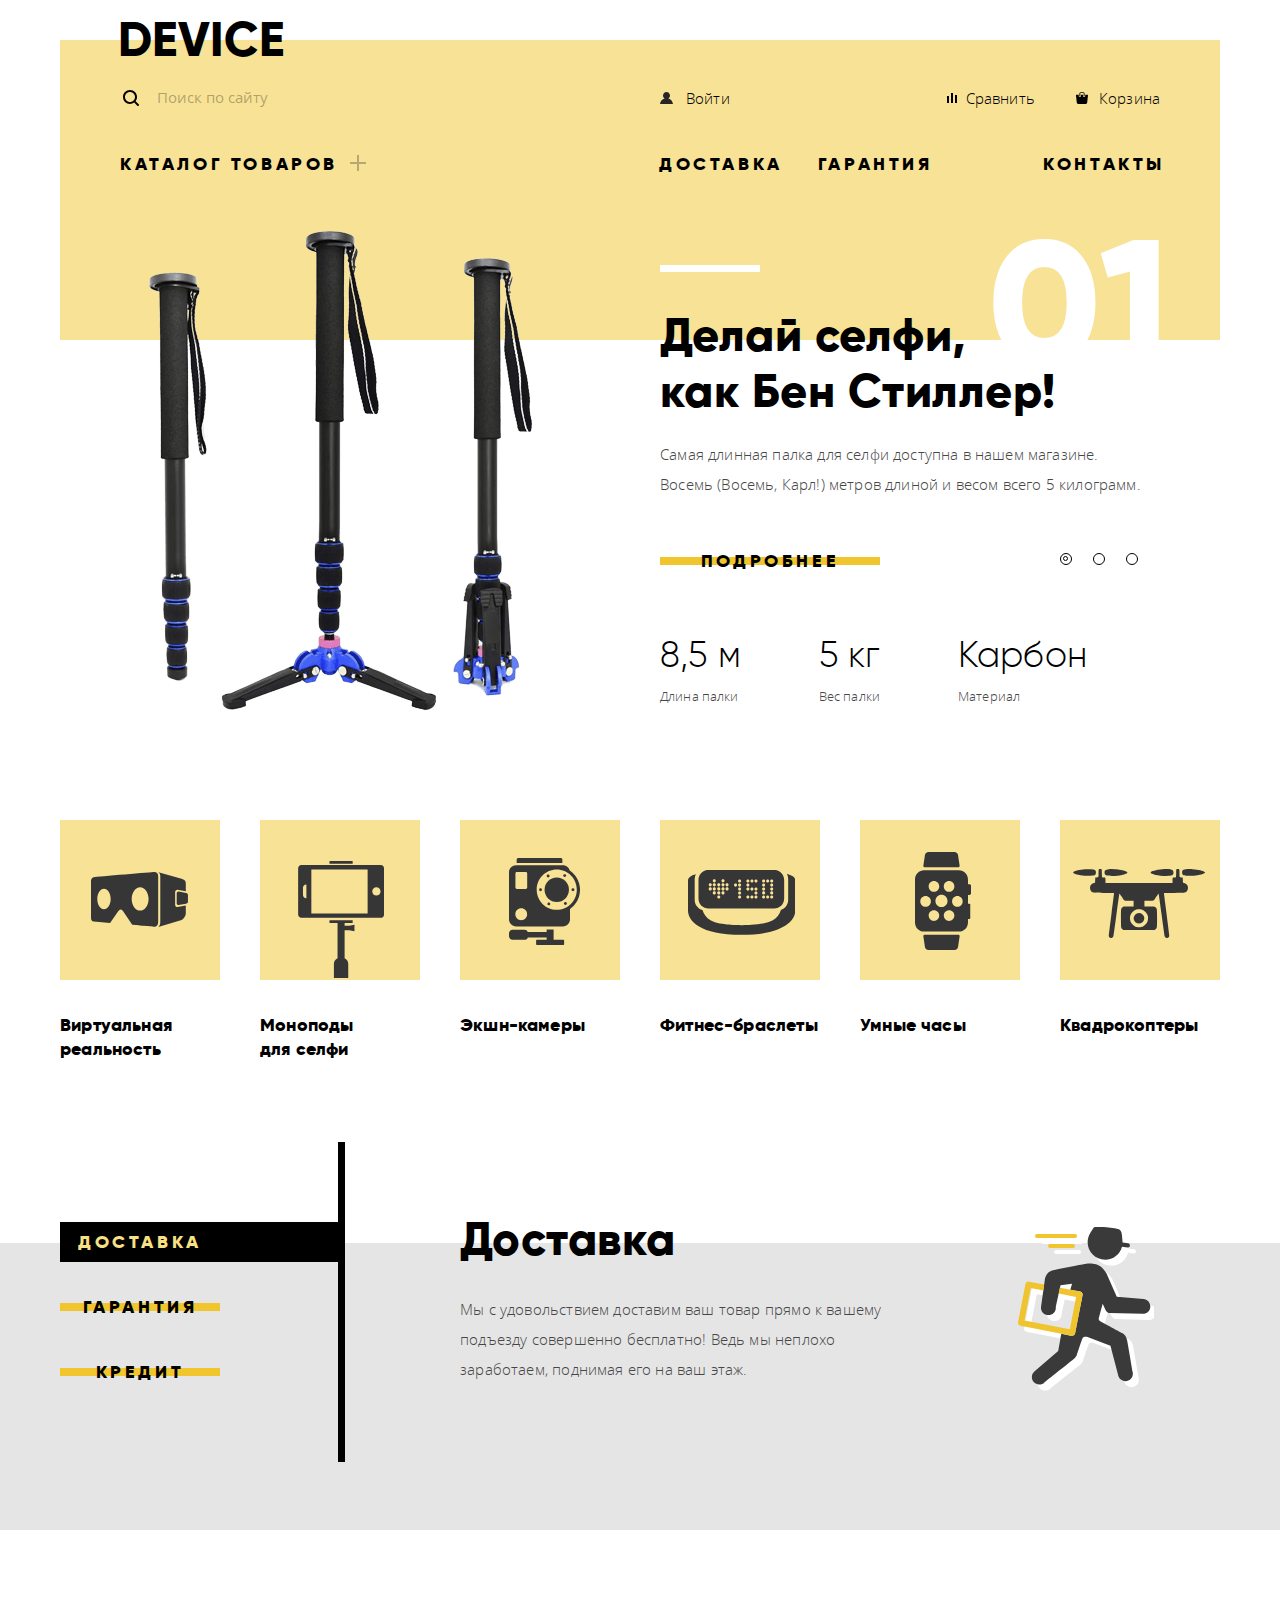
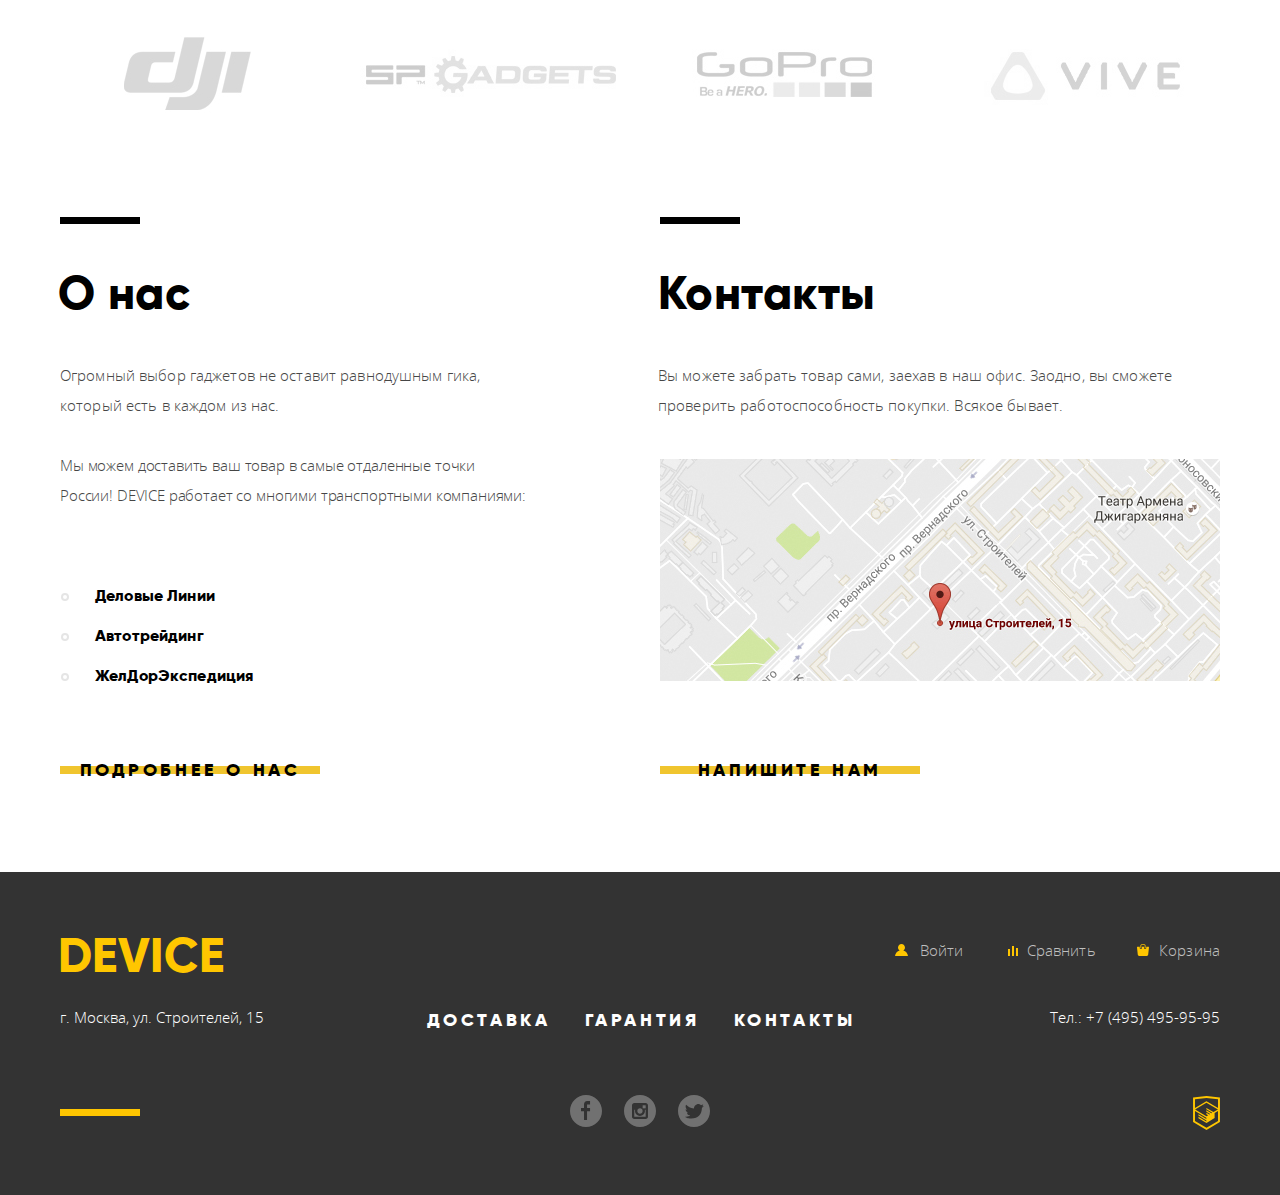
==== commit 8b27c3f0: "правки" ====
--- a/index.html
+++ b/index.html
@@ -180,7 +180,7 @@
           <h2 class="title">Контакты</h2>
           <p>Вы можете забрать товар сами, заехав в наш офис. Заодно, вы сможете проверить работоспособность покупки. Всякое бывает.</p>
           <a class="contact-map" href="img/map.jpg"><img src="img/map.jpg" width="560" height="222" alt="Карта"></a>
-          <a class="button" href="#">Напишите нам</a>
+          <a class="button link-write" href="#">Напишите нам</a>
         </section>
       </div>
     </main>
@@ -239,5 +239,6 @@
       <button class="modal-close">Закрыть</button>
       <iframe src="https://www.google.com/maps/embed?pb=!1m18!1m12!1m3!1d3180.71513572621!2d37.52610055911104!3d55.68715802812283!2m3!1f0!2f0!3f0!3m2!1i1024!2i768!4f13.1!3m3!1m2!1s0x46b54cf65f5c8955%3A0x694710ccd55501e!2z0YPQuy4g0KHRgtGA0L7QuNGC0LXQu9C10LksIDE1LCDQnNC-0YHQutCy0LAsIDExOTMxMQ!5e0!3m2!1sru!2sru!4v1536262410222" width="960" height="559" allowfullscreen></iframe>
     </section>
+    <script src="js/script.js"></script>
   </body>
 </html>
--- a/css/style.css
+++ b/css/style.css
@@ -104,8 +104,13 @@
 }
 
 .main-navigation {
-  display: flex;
-  flex-wrap: wrap;
+  display: -webkit-box;
+  display: -webkit-flex;
+  display: -ms-flexbox;
+  display: flex;
+  -webkit-flex-wrap: wrap;
+      -ms-flex-wrap: wrap;
+          flex-wrap: wrap;
 
   padding: 33px 60px 48px;
   margin-top: 40px;
@@ -119,6 +124,12 @@
 
 .search-form {
   position: relative;
+
+  display: -webkit-box;
+
+  display: -webkit-flex;
+
+  display: -ms-flexbox;
 
   display: flex;
   width: 440px;
@@ -142,7 +153,7 @@
 }
 
 .search {
-  width: inherit;
+  width: 100%;
   padding-left: 35px;
 
   background-color: transparent;
@@ -155,19 +166,64 @@
   border-bottom: 2px solid #000000;
 }
 
+.search:hover::-webkit-input-placeholder,
+.main-navigation a:hover {
+  color: rgba(0, 0, 0, 0.6);
+}
+
+.search:hover:-ms-input-placeholder,
+.main-navigation a:hover {
+  color: rgba(0, 0, 0, 0.6);
+}
+
+.search:hover::-ms-input-placeholder,
+.main-navigation a:hover {
+  color: rgba(0, 0, 0, 0.6);
+}
+
 .search:hover::placeholder,
 .main-navigation a:hover {
-  color: rgb(0, 0, 0, 0.6);
+  color: rgba(0, 0, 0, 0.6);
+}
+
+.search::-webkit-input-placeholder,
+.main-navigation a:active,
+.category-item:active {
+  color: rgba(0, 0, 0, 0.3);
+}
+
+.search:-ms-input-placeholder,
+.main-navigation a:active,
+.category-item:active {
+  color: rgba(0, 0, 0, 0.3);
+}
+
+.search::-ms-input-placeholder,
+.main-navigation a:active,
+.category-item:active {
+  color: rgba(0, 0, 0, 0.3);
 }
 
 .search::placeholder,
 .main-navigation a:active,
 .category-item:active {
-  color: rgb(0, 0, 0, 0.3);
+  color: rgba(0, 0, 0, 0.3);
+}
+
+.search:focus::-webkit-input-placeholder {
+  color: rgba(0, 0, 0, 1);
+}
+
+.search:focus:-ms-input-placeholder {
+  color: rgba(0, 0, 0, 1);
+}
+
+.search:focus::-ms-input-placeholder {
+  color: rgba(0, 0, 0, 1);
 }
 
 .search:focus::placeholder {
-  color: rgb(0, 0, 0, 1);
+  color: rgba(0, 0, 0, 1);
 }
 
 .search:focus {
@@ -177,7 +233,6 @@
 .search-button {
   display: none;
 
-  margin-left: auto;
   padding: 8px 19px;
 
   font: inherit;
@@ -198,14 +253,23 @@
 }
 
 .search-button:active {
-  color: rgb(255, 255, 255, 0.3);
+  color: rgba(255, 255, 255, 0.3);
   background-color: #000000;
 }
 
 .user-navigation {
-  display: flex;
-  justify-content: flex-end;
-  align-items: center;
+  display: -webkit-box;
+  display: -webkit-flex;
+  display: -ms-flexbox;
+  display: flex;
+  -webkit-box-pack: end;
+  -webkit-justify-content: flex-end;
+      -ms-flex-pack: end;
+          justify-content: flex-end;
+  -webkit-box-align: center;
+  -webkit-align-items: center;
+      -ms-flex-align: center;
+          align-items: center;
 
   width: 500px;
 }
@@ -267,8 +331,8 @@
 }
 
 .login-link {
+  flex-grow: 1;
   margin-left: 0;
-  margin-right: auto;
 }
 
 
@@ -281,10 +345,13 @@
   margin-right: 19px;
   padding-left: 20px;
 
-  color: rgb(0, 0, 0, 0.3);
+  color: rgba(0, 0, 0, 0.3);
 }
 
 .site-navigation {
+  display: -webkit-box;
+  display: -webkit-flex;
+  display: -ms-flexbox;
   display: flex;
   width: 100%;
 
@@ -307,8 +374,7 @@
 .site-navigation-catalog {
   position: relative;
 
-  width: 220px;
-  margin-right: 320px;
+  margin-right: 321px;
 }
 
 .site-navigation-catalog::after {
@@ -327,6 +393,9 @@
 }
 
 .site-navigation-catalog:hover .drop-down-menu {
+  display: -webkit-box;
+  display: -webkit-flex;
+  display: -ms-flexbox;
   display: flex;
 }
 
@@ -344,13 +413,19 @@
   left: -60px;
 
   display: none;
-  flex-wrap: wrap;
-  flex-direction: column;
-
-  max-height: 130px;
+  -webkit-flex-wrap: wrap;
+      -ms-flex-wrap: wrap;
+          flex-wrap: wrap;
+  -webkit-box-orient: vertical;
+  -webkit-box-direction: normal;
+  -webkit-flex-direction: column;
+      -ms-flex-direction: column;
+          flex-direction: column;
+
+  height: 130px;
   width: 600px;
   margin: 0;
-  padding: 18px 500px 35px 60px;
+  padding: 18px 500px 13px 60px;
 
   list-style: none;
   line-height: 36px;
@@ -415,15 +490,24 @@
 }
 
 #btn-1:checked ~ .promo-inner .promo-list {
-  transform: translate(0);
+  -webkit-transform: translate(0);
+      -ms-transform: translate(0);
+       -o-transform: translate(0);
+          transform: translate(0);
 }
 
 #btn-2:checked ~ .promo-inner .promo-list {
-  transform: translate(-1160px);
+  -webkit-transform: translate(-1160px);
+      -ms-transform: translate(-1160px);
+       -o-transform: translate(-1160px);
+          transform: translate(-1160px);
 }
 
 #btn-3:checked ~ .promo-inner .promo-list {
-  transform: translate(-2320px);
+  -webkit-transform: translate(-2320px);
+      -ms-transform: translate(-2320px);
+       -o-transform: translate(-2320px);
+          transform: translate(-2320px);
 }
 
 .promo-inner {
@@ -431,9 +515,17 @@
 }
 
 .promo-list {
-  display: flex;
-  flex-wrap: wrap;
+  display: -webkit-box;
+  display: -webkit-flex;
+  display: -ms-flexbox;
+  display: flex;
+  -webkit-flex-wrap: wrap;
+      -ms-flex-wrap: wrap;
+          flex-wrap: wrap;
   width: 300%;
+  background-image: -webkit-gradient(linear, left top, left bottom, from(#f7e296), color-stop(19%, #f7e296), color-stop(19%, transparent), to(transparent));
+  background-image: -webkit-linear-gradient(top, #f7e296, #f7e296 19%, transparent 19%, transparent);
+  background-image: -o-linear-gradient(top, #f7e296, #f7e296 19%, transparent 19%, transparent);
   background-image: linear-gradient(to bottom, #f7e296, #f7e296 19%, transparent 19%, transparent);
 }
 
@@ -450,8 +542,13 @@
 }
 
 .promo-item {
-  display: flex;
-  flex-wrap: wrap;
+  display: -webkit-box;
+  display: -webkit-flex;
+  display: -ms-flexbox;
+  display: flex;
+  -webkit-flex-wrap: wrap;
+      -ms-flex-wrap: wrap;
+          flex-wrap: wrap;
 
   margin-bottom: 98px;
 }
@@ -480,8 +577,8 @@
 .promo-item-info {
   position: relative;
 
-  width: 505px;
-  margin-right: 55px;
+  width: 510px;
+  margin-right: 50px;
 }
 
 .promo-item-title,
@@ -492,6 +589,7 @@
   font-family: "Gilroy", "Verdana", sans-serif;
   font-size: 47px;
   line-height: 56px;
+  font-weight: 800;
   letter-spacing: 0.47px;
   color: #000000;
 }
@@ -518,7 +616,7 @@
 .promo-item-info::after {
   position: absolute;
   top: -13px;
-  right: -7px;
+  right: -3px;
 
   font-family: "Gilroy", "Verdana", sans-serif;
   font-size: 179px;
@@ -563,6 +661,9 @@
 
   text-align: center;
   vertical-align: middle;
+  background-image: -webkit-gradient(linear, left top, left bottom, from(transparent), color-stop(40%, transparent), color-stop(40%, #f0c52e), color-stop(60%, #f0c52e), color-stop(60%, transparent), to(transparent));
+  background-image: -webkit-linear-gradient(top, transparent, transparent 40%, #f0c52e 40%, #f0c52e 60%, transparent 60%, transparent);
+  background-image: -o-linear-gradient(top, transparent, transparent 40%, #f0c52e 40%, #f0c52e 60%, transparent 60%, transparent);
   background-image: linear-gradient(to bottom, transparent, transparent 40%, #f0c52e 40%, #f0c52e 60%, transparent 60%, transparent);
 
   cursor: pointer;
@@ -587,7 +688,7 @@
 }
 
 .button:active {
-  color: rgb(0, 0, 0, 0.3);
+  color: rgba(0, 0, 0, 0.3);
 }
 
 .promo .button {
@@ -634,8 +735,14 @@
 }
 
 .category-list {
-  display: flex;
-  justify-content: space-between;
+  display: -webkit-box;
+  display: -webkit-flex;
+  display: -ms-flexbox;
+  display: flex;
+  -webkit-box-pack: justify;
+  -webkit-justify-content: space-between;
+      -ms-flex-pack: justify;
+          justify-content: space-between;
 }
 
 .category-list li {
@@ -662,15 +769,15 @@
 
   width: 160px;
   height: 160px;
-  background-color: rgb(240, 197, 46, 0.5);
+  background-color: rgba(240, 197, 46, 0.5);
 }
 
 .category-item:hover::before {
-  background-color: rgb(240, 197, 46, 1);
+  background-color: rgba(240, 197, 46, 1);
 }
 
 .category-item:active::before {
-  background-color: rgb(240, 197, 46, 1);
+  background-color: rgba(240, 197, 46, 1);
 }
 
 .category-item::after {
@@ -732,21 +839,33 @@
 }
 
 .services {
+  background-image: -webkit-gradient(linear, left top, left bottom, from(#ffffff), color-stop(26%, #ffffff), color-stop(26%, #e5e5e5), to(#e5e5e5));
+  background-image: -webkit-linear-gradient(top, #ffffff, #ffffff 26%, #e5e5e5 26%, #e5e5e5);
+  background-image: -o-linear-gradient(top, #ffffff, #ffffff 26%, #e5e5e5 26%, #e5e5e5);
   background-image: linear-gradient(to bottom, #ffffff, #ffffff 26%, #e5e5e5 26%, #e5e5e5);
   padding-bottom: 68px;
   margin-bottom: 95px;
 }
 
 .services .container {
+  display: -webkit-box;
+  display: -webkit-flex;
+  display: -ms-flexbox;
   display: flex;
 }
 .services-nav {
-  display: flex;
-  flex-direction: column;
-  width: 277px;
+  display: -webkit-box;
+  display: -webkit-flex;
+  display: -ms-flexbox;
+  display: flex;
+  -webkit-box-orient: vertical;
+  -webkit-box-direction: normal;
+  -webkit-flex-direction: column;
+      -ms-flex-direction: column;
+          flex-direction: column;
 
   padding: 80px 0 45px;
-  margin-right: 117px;
+  margin-right: 115px;
 
   border-right: 7px solid #000000;
 }
@@ -771,6 +890,9 @@
 }
 
 .services-list {
+  display: -webkit-box;
+  display: -webkit-flex;
+  display: -ms-flexbox;
   display: flex;
   width: 2280px;
 }
@@ -786,15 +908,24 @@
 }
 
 #button-service-1:checked ~ .services-inner .services-list {
-  transform: translate(0);
+  -webkit-transform: translate(0);
+      -ms-transform: translate(0);
+       -o-transform: translate(0);
+          transform: translate(0);
 }
 
 #button-service-2:checked ~ .services-inner .services-list {
-  transform: translate(-760px);
+  -webkit-transform: translate(-760px);
+      -ms-transform: translate(-760px);
+       -o-transform: translate(-760px);
+          transform: translate(-760px);
 }
 
 #button-service-3:checked ~ .services-inner .services-list {
-  transform: translate(-1520px);
+  -webkit-transform: translate(-1520px);
+      -ms-transform: translate(-1520px);
+       -o-transform: translate(-1520px);
+          transform: translate(-1520px);
 }
 
 .services-item::after {
@@ -849,9 +980,17 @@
 }
 
 .brands-list {
-  display: flex;
-  flex-wrap: wrap;
-  justify-content: space-between;
+  display: -webkit-box;
+  display: -webkit-flex;
+  display: -ms-flexbox;
+  display: flex;
+  -webkit-flex-wrap: wrap;
+      -ms-flex-wrap: wrap;
+          flex-wrap: wrap;
+  -webkit-box-pack: justify;
+  -webkit-justify-content: space-between;
+      -ms-flex-pack: justify;
+          justify-content: space-between;
 
   padding: 0;
 }
@@ -881,8 +1020,14 @@
 }
 
 .columns {
-  display: flex;
-  justify-content: space-between;
+  display: -webkit-box;
+  display: -webkit-flex;
+  display: -ms-flexbox;
+  display: flex;
+  -webkit-box-pack: justify;
+  -webkit-justify-content: space-between;
+      -ms-flex-pack: justify;
+          justify-content: space-between;
 
   margin-bottom: 82px;
 }
@@ -975,17 +1120,32 @@
 }
 
 .main-footer {
-  display: flex;
-  flex-direction: column;
-  flex-wrap: wrap;
+  display: -webkit-box;
+  display: -webkit-flex;
+  display: -ms-flexbox;
+  display: flex;
+  -webkit-box-orient: vertical;
+  -webkit-box-direction: normal;
+  -webkit-flex-direction: column;
+      -ms-flex-direction: column;
+          flex-direction: column;
+  -webkit-flex-wrap: wrap;
+      -ms-flex-wrap: wrap;
+          flex-wrap: wrap;
   padding: 60px 0 65px;
 
   background-color: #333333;
 }
 
 .main-footer-top {
-  display: flex;
-  justify-content: space-between;
+  display: -webkit-box;
+  display: -webkit-flex;
+  display: -ms-flexbox;
+  display: flex;
+  -webkit-box-pack: justify;
+  -webkit-justify-content: space-between;
+      -ms-flex-pack: justify;
+          justify-content: space-between;
 
   margin-bottom: 22px;
 }
@@ -1011,7 +1171,7 @@
 }
 
 .footer-user-navigation a {
-  color: rgb(255, 255, 255, 0.7);
+  color: rgba(255, 255, 255, 0.7);
 }
 
 .footer-user-link {
@@ -1039,7 +1199,7 @@
 .footer-user-navigation .logout-link {
   margin-right: auto;
   padding-left: 15px;
-  color: rgb(255, 255, 255, 0.3);
+  color: rgba(255, 255, 255, 0.3);
 }
 
 .footer-user-navigation .login-link::before {
@@ -1089,19 +1249,28 @@
 
 .footer-nav a:hover,
 .social-button:hover {
-  color: rgb(255, 255, 255, 0.6);
+  color: rgba(255, 255, 255, 0.6);
 }
 
 .footer-user-navigation a:active,
 .footer-nav a:active,
 .social-button {
-  color: rgb(255, 255, 255, 0.3);
+  color: rgba(255, 255, 255, 0.3);
 }
 
 .main-footer-mid {
-  display: flex;
-  justify-content: space-between;
-  align-items: flex-end;
+  display: -webkit-box;
+  display: -webkit-flex;
+  display: -ms-flexbox;
+  display: flex;
+  -webkit-box-pack: justify;
+  -webkit-justify-content: space-between;
+      -ms-flex-pack: justify;
+          justify-content: space-between;
+  -webkit-box-align: end;
+  -webkit-align-items: flex-end;
+      -ms-flex-align: end;
+          align-items: flex-end;
 
   margin-bottom: 63px;
 }
@@ -1109,9 +1278,18 @@
 .main-footer-bottom {
   position: relative;
 
+  display: -webkit-box;
+
+  display: -webkit-flex;
+
+  display: -ms-flexbox;
+
   display: flex;
   padding-left: 200px;
-  justify-content: space-between;
+  -webkit-box-pack: justify;
+  -webkit-justify-content: space-between;
+      -ms-flex-pack: justify;
+          justify-content: space-between;
 }
 
 .main-footer-bottom::after {
@@ -1129,9 +1307,18 @@
 }
 
 .footer-social {
-  display: flex;
-  justify-content: center;
-  flex-grow: 1;
+  display: -webkit-box;
+  display: -webkit-flex;
+  display: -ms-flexbox;
+  display: flex;
+  -webkit-box-pack: center;
+  -webkit-justify-content: center;
+      -ms-flex-pack: center;
+          justify-content: center;
+  -webkit-box-flex: 1;
+  -webkit-flex-grow: 1;
+      -ms-flex-positive: 1;
+          flex-grow: 1;
 }
 
 .social-button {
@@ -1163,8 +1350,14 @@
 }
 
 .footer-copyright {
-  display: flex;
-  justify-content: flex-end;
+  display: -webkit-box;
+  display: -webkit-flex;
+  display: -ms-flexbox;
+  display: flex;
+  -webkit-box-pack: end;
+  -webkit-justify-content: flex-end;
+      -ms-flex-pack: end;
+          justify-content: flex-end;
   width: 200px;
 
   margin: 0;
@@ -1178,13 +1371,92 @@
 
   background-image: url("../img/logo-html.svg");
   background-repeat: no-repeat;
+  background-size: contain;
+  background-position-y: center;
+}
+
+@-webkit-keyframes show {
+  0% {
+    -webkit-transform: translateX(-2000px);
+            transform: translateX(-2000px);
+  }
+
+  70% {
+    -webkit-transform: translateX(30px);
+            transform: translateX(30px);
+  }
+
+  90% {
+    -webkit-transform: translateX(-10px);
+            transform: translateX(-10px);
+  }
+
+  100% {
+    -webkit-transform: translateX(0);
+            transform: translateX(0);
+  }
+}
+
+@-o-keyframes show {
+  0% {
+    -o-transform: translateX(-2000px);
+       transform: translateX(-2000px);
+  }
+
+  70% {
+    -o-transform: translateX(30px);
+       transform: translateX(30px);
+  }
+
+  90% {
+    -o-transform: translateX(-10px);
+       transform: translateX(-10px);
+  }
+
+  100% {
+    -o-transform: translateX(0);
+       transform: translateX(0);
+  }
+}
+
+@keyframes show {
+  0% {
+    -webkit-transform: translateX(-2000px);
+         -o-transform: translateX(-2000px);
+            transform: translateX(-2000px);
+  }
+
+  70% {
+    -webkit-transform: translateX(30px);
+         -o-transform: translateX(30px);
+            transform: translateX(30px);
+  }
+
+  90% {
+    -webkit-transform: translateX(-10px);
+         -o-transform: translateX(-10px);
+            transform: translateX(-10px);
+  }
+
+  100% {
+    -webkit-transform: translateX(0);
+         -o-transform: translateX(0);
+            transform: translateX(0);
+  }
 }
 
 .modal {
   position: fixed;
 
   background-color: #ffffff;
-  box-shadow: 0px 10px 20px 0px rgb(0, 0, 0, 0.2);
+  -webkit-box-shadow: 0px 10px 20px 0px rgba(0, 0, 0, 0.2);
+          box-shadow: 0px 10px 20px 0px rgba(0, 0, 0, 0.2);
+
+  -webkit-animation: show 0.6s;
+
+       -o-animation: show 0.6s;
+
+          animation: show 0.6s;
 }
 
 .modal-write-us {
@@ -1194,13 +1466,21 @@
   width: 760px;
   margin-left: -480px;
   margin-top: -278px;
-  padding: 95px 100px;
+  padding: 95px 100px 78px;
 }
 
 .write {
-  display: flex;
-  flex-wrap: wrap;
-  justify-content: space-between;
+  display: -webkit-box;
+  display: -webkit-flex;
+  display: -ms-flexbox;
+  display: flex;
+  -webkit-flex-wrap: wrap;
+      -ms-flex-wrap: wrap;
+          flex-wrap: wrap;
+  -webkit-box-pack: justify;
+  -webkit-justify-content: space-between;
+      -ms-flex-pack: justify;
+          justify-content: space-between;
 }
 
 .write-field {
@@ -1227,13 +1507,14 @@
 .write input,
 .write textarea {
   width: 100%;
-  box-sizing: border-box;
-  padding: 13px 17px;
+  -webkit-box-sizing: border-box;
+          box-sizing: border-box;
+  padding: 11px 17px 15px;
 
   font-size: 14px;
   line-height: 18px;
-  color: rgb(51, 51, 51, 0.4) ;
-  background-color: rgb(229, 229, 229, 0.5);
+  color: rgba(51, 51, 51, 0.4) ;
+  background-color: rgba(229, 229, 229, 0.5);
 
   border: 3px solid transparent;
   resize: none;
@@ -1241,19 +1522,19 @@
 
 .write input:hover,
 .write textarea:hover {
-  background-color: rgb(229, 229, 229, 0.8);
+  background-color: rgba(229, 229, 229, 0.8);
 }
 
 .write input:focus,
 .write textarea:focus {
-  color: rgb(51, 51, 51, 1);
+  color: rgba(51, 51, 51, 1);
   background-color: transparent;
-  border: 3px solid rgb(240, 197, 46, 0.5);
+  border: 3px solid rgba(240, 197, 46, 0.5);
 }
 
 .write input:invalid,
 .write textarea:invalid {
-  background-color: rgb(237, 181, 181, 0.5);
+  background-color: rgba(237, 181, 181, 0.5);
 }
 
 .write .button {
@@ -1270,7 +1551,7 @@
   height: 55px;
 
   font-size: 0;
-  background-color: rgb(240, 197, 46, 0.5);
+  background-color: rgba(240, 197, 46, 0.5);
   border: 0;
   border-radius: 50%;
 
@@ -1293,19 +1574,25 @@
 }
 
 .modal-close:hover {
-  background-color: rgb(240, 197, 46, 1);
+  background-color: rgba(240, 197, 46, 1);
 }
 
 .modal-close:active {
-  background-color: rgb(240, 197, 46, 0.3);
+  background-color: rgba(240, 197, 46, 0.3);
 }
 
 .modal-close::before {
-  transform: rotate(45deg);
+  -webkit-transform: rotate(45deg);
+      -ms-transform: rotate(45deg);
+       -o-transform: rotate(45deg);
+          transform: rotate(45deg);
 }
 
 .modal-close::after {
-  transform: rotate(-45deg);
+  -webkit-transform: rotate(-45deg);
+      -ms-transform: rotate(-45deg);
+       -o-transform: rotate(-45deg);
+          transform: rotate(-45deg);
 }
 
 .modal-map {
@@ -1327,12 +1614,15 @@
   font-family: "Gilroy", "Verdana", sans-serif;
   font-size: 47px;
   line-height: 48px;
-  font-weight: 800px;
+  font-weight: 800;
   letter-spacing: 0.6px;
   color: #000000;
 }
 
 .breadcrumbs {
+  display: -webkit-box;
+  display: -webkit-flex;
+  display: -ms-flexbox;
   display: flex;
   padding-left: 60px;
   margin: 0 0 45px 0;
@@ -1368,22 +1658,125 @@
 }
 
 .breadcrumbs a:hover {
-  color: rgb(0, 0, 0, 0.6);
+  color: rgba(0, 0, 0, 0.6);
 }
 
 .breadcrumbs a:active {
-  color: rgb(0, 0, 0, 0.1);
+  color: rgba(0, 0, 0, 0.1);
 }
 
 .breadcrumbs a,
 .breadcrumbs-current a:hover,
 .breadcrumbs-current a:active {
-  color: rgb(0, 0, 0, 0.3);
+  color: rgba(0, 0, 0, 0.3);
+}
+
+.container-filter {
+  padding: 0 69px 0 59px;
+}
+
+.container-filter h3 {
+  width: 198px;
+  padding-left: 2px;
+}
+
+.container-sort {
+  display: -webkit-box;
+  display: -webkit-flex;
+  display: -ms-flexbox;
+  display: flex;
+  -webkit-box-align: center;
+  -webkit-align-items: center;
+      -ms-flex-align: center;
+          align-items: center;
+  width: 760px;
+  padding: 23px 0 23px 73px;
+
+  background-color: #ebebeb;
+}
+
+.container-sort h3 {
+  margin: 0;
+  margin-right: 51px;
+
+  font-family: "Gilroy", "Verdana", sans-serif;
+  font-size: 16px;
+  line-height: 24px;
+  font-weight: 800;
+  letter-spacing: 3.6px;
+  text-transform: uppercase;
+  color: #000000;
+}
+
+.sort {
+  display: -webkit-box;
+  display: -webkit-flex;
+  display: -ms-flexbox;
+  display: flex;
+
+  margin: 0;
+  padding: 0;
+}
+
+.sort-type a {
+  margin-right: 29px;
+}
+
+.sort-order {
+  margin-left: auto;
+
+}
+
+.sort-type a,
+.sort-type li {
+  font-size: 14px;
+  line-height: 18px;
+  font-weight: normal;
+  letter-spacing: 0;
+  color: rgba(0, 0, 0, 0.3);
+}
+
+.sort a:hover {
+  color: rgba(0, 0, 0, 0.6);
+}
+
+a.sort-current,
+a.sort-current:hover,
+.sort a:active {
+  color: #000000;
+}
+
+.arrow {
+  display: block;
+  width: 0;
+  height: 0;
+
+  font-size: 0;
+
+  border-right: 6px solid transparent;
+  border-left: 6px solid transparent;
+  opacity: 0.2;
+}
+
+.arrow-low {
+  border-bottom: 10px solid #000000;
+}
+
+.arrow-high {
+  margin-left: 18px;
+  border-top: 10px solid #000000;
+}
+
+.arrow:not(.sort-current):hover {
+  opacity: 0.4;
+}
+
+.sort-current {
+  opacity: 1;
 }
 
 .filters {
-  width: 200px;
-  padding: 0 70px 0 59px;
+  padding: 0 69px 0 59px;
 }
 
 .filters .button {
@@ -1391,7 +1784,8 @@
 }
 
 .filters-form {
-  padding-top: 70px;
+  width: 200px;
+  padding-top: 69px;
 }
 
 .filters-form fieldset {
@@ -1399,8 +1793,7 @@
   padding: 0;
 }
 
-h3.filters,
-.container-sort h3,
+.container-filter h3,
 .pagination-btn, .pagination-item {
   margin: 0;
   font-family: "Gilroy", "Verdana", sans-serif;
@@ -1446,7 +1839,7 @@
 
   font-size: 14px;
   line-height: 24px;
-  color: rgb(0, 0, 0, 0.2);
+  color: rgba(0, 0, 0, 0.2);
 }
 
 .price-range-control-min {
@@ -1466,7 +1859,8 @@
   border: 8px solid #ffffff;
   border-radius: 50%;
   background-color: #dbdbdb;
-  box-shadow: 0px 2px 0px 0px #dbdbdb;
+  -webkit-box-shadow: 0px 2px 0px 0px #dbdbdb;
+          box-shadow: 0px 2px 0px 0px #dbdbdb;
   cursor: pointer;
 }
 
@@ -1502,7 +1896,6 @@
   height: 23px;
 
   background-image: url(../img/checkbox-off.svg);
-
 }
 
 .filter-input-checkbox:checked + label::before {
@@ -1523,6 +1916,7 @@
 
   border: 4px solid #000000;
   border-radius: 50%;
+  opacity: 1;
 }
 
 .filter-input-radio:checked + label::after {
@@ -1550,81 +1944,90 @@
   opacity: 0.4;
 }
 
-.container-sort {
-  display: flex;
-  align-items: center;
+.catalog {
   width: 760px;
-  padding: 23px 0 22px 72px;
-
-  background-color: #ebebeb;
-}
-
-.container-sort h3 {
-  margin-right: 50px;
-}
-
-.sort {
-  display: flex;
+  padding-left: 72px;
+  padding-top: 69px;
+  padding-bottom: 76px;
+
+  background-color: #ffffff;
+}
+
+.catalog-list {
+  position: relative;
+
+  display: -webkit-box;
+
+  display: -webkit-flex;
+
+  display: -ms-flexbox;
+
+  display: flex;
+  -webkit-flex-wrap: wrap;
+      -ms-flex-wrap: wrap;
+          flex-wrap: wrap;
+  -webkit-box-pack: justify;
+  -webkit-justify-content: space-between;
+      -ms-flex-pack: justify;
+          justify-content: space-between;
 
   margin: 0;
   padding: 0;
 }
 
-.sort-type a {
-  margin-right: 30px;
-}
-
-.sort-order {
-  margin-left: auto;
-
-}
-
-.sort-type a,
-.sort-type li {
+.catalog-list h3 {
+  margin: 0;
+}
+
+.catalog-item {
+  position: relative;
+
+  width: 360px;
+  padding-bottom: 47px;
+}
+
+.new {
+  display: block;
+  position: absolute;
+  top: 28px;
+  right: 27px;
+
+  width: 56px;
+  height: 39px;
+  padding: 17px 0 0 0px;
+
+  border-radius: 50%;
+  border: 2px solid rgba(0, 0, 0, 0.1);
+
+  font-family: "Gilroy", "Verdana", sans-serif;
   font-size: 14px;
-  line-height: 18px;
-  font-weight: normal;
-  letter-spacing: 0;
-  color: rgb(0, 0, 0, 0.3);
-}
-
-.sort a:hover {
-  color: rgb(0, 0, 0, 0.6);
-}
-
-a.sort-current,
-a.sort-current:hover,
-.sort a:active {
-  color: #000000;
-}
-
-.arrow {
-  display: block;
-  width: 0;
-  height: 0;
-
-  font-size: 0;
-
-  border-right: 6px solid transparent;
-  border-left: 6px solid transparent;
-  opacity: 0.2;
-}
-
-.arrow-low {
-  border-bottom: 10px solid #000000;
-}
-
-.arrow-high {
-  margin-left: 18px;
-  border-top: 10px solid #000000;
-}
-
-.arrow:not(.sort-current):hover {
-  opacity: 0.4;
-}
-
-.sort-current {
-  opacity: 1;
+  line-height: 24px;
+  font-weight: 800;
+  letter-spacing: 0.7px;
+  color: rgba(0, 0, 0, 0.2);
+  text-align: center;
+  text-transform: uppercase;
+}
+
+.catalog-item p {
+  margin: 0;
+}
+
+.catalog-name-wrap {
+  display: -webkit-box;
+  display: -webkit-flex;
+  display: -ms-flexbox;
+  display: flex;
+  -webkit-box-pack: justify;
+  -webkit-justify-content: space-between;
+      -ms-flex-pack: justify;
+          justify-content: space-between;
+  -webkit-box-align: baseline;
+  -webkit-align-items: baseline;
+      -ms-flex-align: baseline;
+          align-items: baseline;
+
+  padding-top: 23px;
 }
 
 .button-cart {
@@ -1639,84 +2042,18 @@
   line-height: 20px;
   font-weight: 300;
   letter-spacing: 0.13px;
-  color: rgb(0, 0, 0, 0.5);
+  color: rgba(0, 0, 0, 0.5);
 
   border: none;
   background-color: transparent;
 }
 
 .button-compare:hover {
-  color: rgb(0, 0, 0, 1);
+  color: rgba(0, 0, 0, 1);
 }
 
 .button-compare:active {
-  color: rgb(0, 0, 0, 0.2);
-}
-
-.catalog {
-  width: 760px;
-  padding-left: 70px;
-  padding-top: 70px;
-  padding-bottom: 76px;
-
-  background-color: #ffffff;
-}
-
-.catalog-list {
-  position: relative;
-
-  display: flex;
-  flex-wrap: wrap;
-  justify-content: space-between;
-
-  margin: 0;
-  padding: 0;
-}
-
-.catalog-list h3 {
-  margin: 0;
-}
-
-.catalog-item {
-  position: relative;
-
-  width: 360px;
-  padding-bottom: 47px;
-}
-
-.new {
-  display: block;
-  position: absolute;
-  top: 28px;
-  right: 27px;
-
-  width: 56px;
-  height: 39px;
-  padding: 17px 0 0 0px;
-
-  border-radius: 50%;
-  border: 2px solid rgb(0, 0, 0, 0.1);
-
-  font-family: "Gilroy", "Verdana", sans-serif;
-  font-size: 14px;
-  line-height: 24px;
-  font-weight: 800;
-  letter-spacing: 0.7px;
-  color: rgb(0, 0, 0, 0.2);
-  text-align: center;
-  text-transform: uppercase;
-}
-
-.catalog-item p {
-  margin: 0;
-}
-
-.catalog-name-wrap {
-  display: flex;
-  justify-content: space-between;
-  align-items: baseline;
-
-  padding-top: 23px;
+  color: rgba(0, 0, 0, 0.2);
 }
 
 .catalog-item-hover {
@@ -1728,7 +2065,7 @@
   height: 380px;
 
   text-align: center;
-  background-color: rgb(238, 238, 238, 0.7);
+  background-color: rgba(238, 238, 238, 0.7);
   opacity: 0;
   cursor: pointer;
 }
@@ -1768,15 +2105,27 @@
 }
 
 .pagination-list {
-  display: flex;
-  justify-content: space-between;
-  align-items: center;
+  display: -webkit-box;
+  display: -webkit-flex;
+  display: -ms-flexbox;
+  display: flex;
+  -webkit-box-pack: justify;
+  -webkit-justify-content: space-between;
+      -ms-flex-pack: justify;
+          justify-content: space-between;
+  -webkit-box-align: center;
+  -webkit-align-items: center;
+      -ms-flex-align: center;
+          align-items: center;
   margin-top: -12px;
 
-  background-color: rgb(0, 0, 0, 0.08);
+  background-color: rgba(0, 0, 0, 0.08);
 }
 
 .pagination-list .pagination-pages {
+  display: -webkit-box;
+  display: -webkit-flex;
+  display: -ms-flexbox;
   display: flex;
   margin: 0;
   padding: 0 0 0 10px;
@@ -1787,17 +2136,17 @@
 .pagination-item {
   padding: 0 13px 0 14px;
 
-  color: rgb(0, 0, 0, 0.3);
+  color: rgba(0, 0, 0, 0.3);
 }
 
 .pagination-item:hover {
-  color: rgb(0, 0, 0, 0.6);
+  color: rgba(0, 0, 0, 0.6);
 }
 
 .pagination-item:active,
 .pagination-item-current,
 .pagination-item-current:hover {
-  color: rgb(0, 0, 0, 1);
+  color: rgba(0, 0, 0, 1);
 }
 
 .pagination-btn {
@@ -1805,28 +2154,44 @@
 }
 
 .pagination-btn:hover {
-  background-color: rgb(0, 0, 0, 0.08);
+  background-color: rgba(0, 0, 0, 0.08);
 }
 
 .pagination-btn:active {
-  color: rgb(0, 0, 0, 0.3);
+  color: rgba(0, 0, 0, 0.3);
 }
 
 .wrapper-sort {
   width: 100%;
+  background-image: -webkit-gradient(linear, left top, right top, from(#dbdbdb), color-stop(50%, #dbdbdb), color-stop(50%, #ebebeb), to(#ebebeb));
+  background-image: -webkit-linear-gradient(left, #dbdbdb, #dbdbdb 50%, #ebebeb 50%, #ebebeb);
+  background-image: -o-linear-gradient(left, #dbdbdb, #dbdbdb 50%, #ebebeb 50%, #ebebeb);
   background-image: linear-gradient(to right, #dbdbdb, #dbdbdb 50%, #ebebeb 50%, #ebebeb);
 }
 
 .wrapper-catalog {
   width: 100%;
+  background-image: -webkit-gradient(linear, left top, right top, from(#ebebeb), color-stop(50%, #ebebeb), color-stop(50%, #fff), to(#fff));
+  background-image: -webkit-linear-gradient(left, #ebebeb, #ebebeb 50%, #fff 50%, #fff);
+  background-image: -o-linear-gradient(left, #ebebeb, #ebebeb 50%, #fff 50%, #fff);
   background-image: linear-gradient(to right, #ebebeb, #ebebeb 50%, #fff 50%, #fff);
 }
 
-.wrapper-catalog .columns {
+.wrapper-catalog .container {
+  display: -webkit-box;
+  display: -webkit-flex;
+  display: -ms-flexbox;
+  display: flex;
   margin-bottom: 0;
 }
 
 .top-catalog {
-  display: flex;
-  align-items: center;
+  display: -webkit-box;
+  display: -webkit-flex;
+  display: -ms-flexbox;
+  display: flex;
+  -webkit-box-align: center;
+  -webkit-align-items: center;
+      -ms-flex-align: center;
+          align-items: center;
 }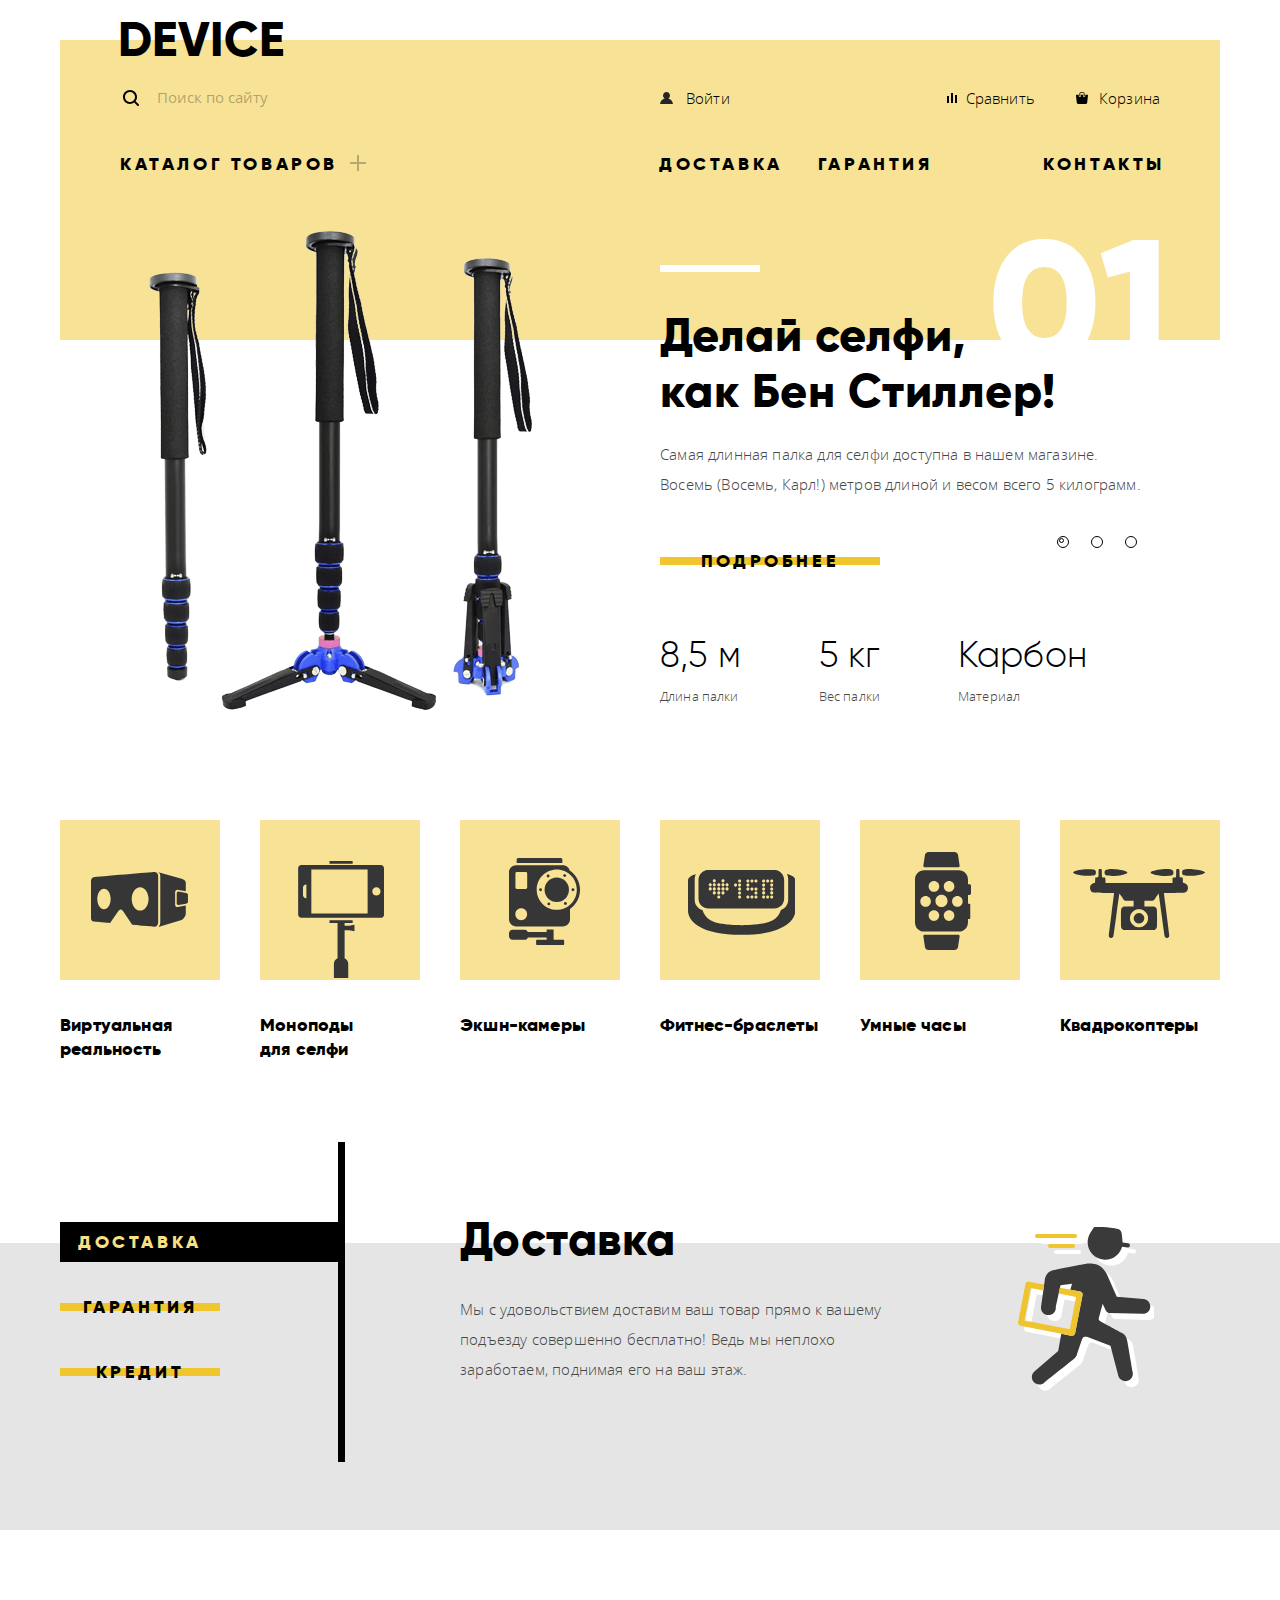
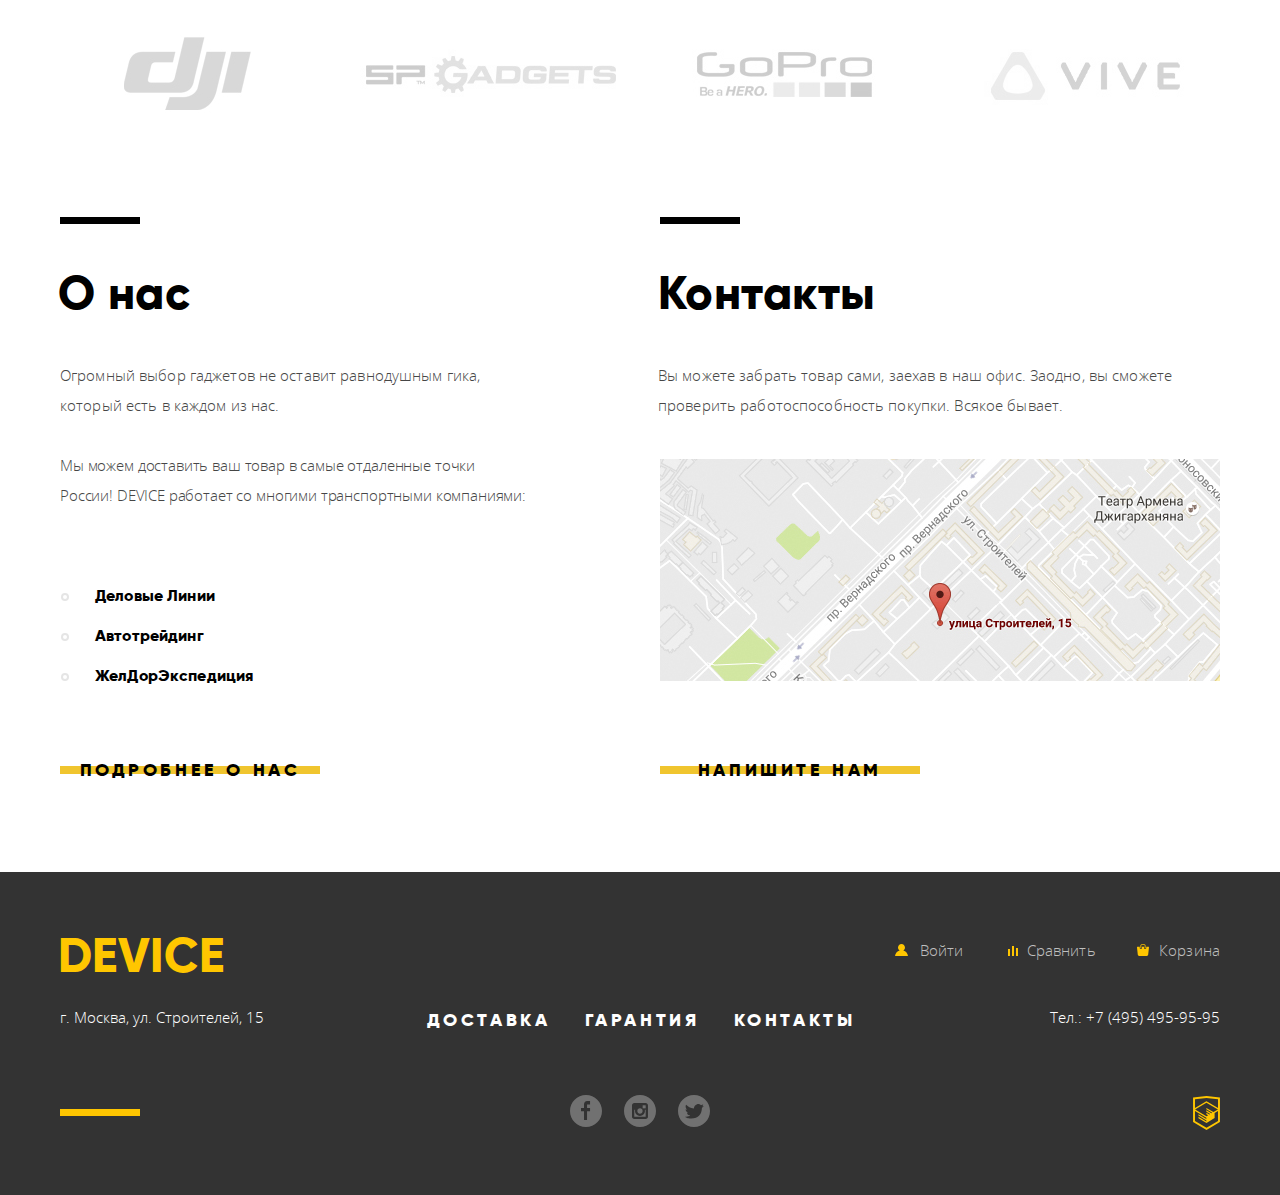
==== commit 48fb4ee9: "доступные слайдеры" ====
--- a/index.html
+++ b/index.html
@@ -42,78 +42,76 @@
       <h1 class="visually-hidden">Интернет-магазин гаджетов Device</h1>
       <section class="promo container">
         <h2 class="visually-hidden">Популярные товары</h2>
-        <input type="radio" id="btn-1" name="promo-slides" checked>
-        <input type="radio" id="btn-2" name="promo-slides">
-        <input type="radio" id="btn-3" name="promo-slides">
-        <div class="promo-inner">
-          <ul class="promo-list">
-            <li class="promo-item">
-              <p class="promo-item-image">
-                <img src="img/product-promo-1.png" width="384" height="486" alt="Самая длинная палка для селфи">
-              </p>
-              <div class="promo-item-info">
-                <h3 class="promo-item-title">Делай селфи,<br>как Бен Стиллер!</h3>
-                <p>Самая длинная палка для селфи доступна в нашем магазине. Восемь (Восемь, Карл!) метров длиной и весом всего 5 килограмм.</p>
-                <a class="button" href="catalog-item1.html">Подробнее</a>
-                <table class="promo-item-property">
-                  <tr>
-                    <td class="property-value">8,5 м</td>
-                    <td class="property-value">5 кг</td>
-                    <td class="property-value">Карбон</td>
-                  </tr>
-                  <tr>
-                    <th class="property-name">Длина палки</th>
-                    <th class="property-name">Вес палки</th>
-                    <th class="property-name">Материал</th>
-                  </tr>
-                </table>
-              </div>
-            </li>
-            <li class="promo-item">
-              <p class="promo-item-image">
-                <img src="img/product-promo-2.png" width="345" height="485" alt="Мотивирующий фитнес-браслет">
-              </p>
-              <div class="promo-item-info">
-                <h3 class="promo-item-title">Худеем<br>правильно!</h3>
-                <p class="promo-item-text">Мотивирующие фитнес-браслеты помогут найти в себе силы не пропускать занятия и соблюдать диету.</p>
-                <a class="button" href="catalog-item2.html">Подробнее</a>
-                <table class="promo-item-property">
-                  <tr>
-                    <td class="property-value">48 часов</td>
-                  </tr>
-                  <tr>
-                    <th class="property-name">Без подзарядки</th>
-                  </tr>
-                </table>
-              </div>
-            </li>
-            <li class="promo-item">
-              <p class="promo-item-image">
-                <img src="img/product-promo-3.png" width="526" height="334" alt="Квадрокоптер">
-              </p>
-              <div class="promo-item-info">
-                <h3 class="promo-item-title">Порхает как бабочка, жалит как пчела!</h3>
-                <p class="promo-item-text">Этот обычный, на первый взгляд, квадрокоптер оснащен мощным лазером, замаскированным под стандартную камеру.</p>
-                <a class="button" href="catalog-item3.html">Подробнее</a>
-                <table class="promo-item-property">
-                  <tr>
-                    <td class="property-value">800 м</td>
-                    <td class="property-value">50 м</td>
-                  </tr>
-                  <tr>
-                    <th class="property-name">Дальность полета</th>
-                    <th class="property-name">Радиус поражения</th>
-                  </tr>
-                </table>
-              </div>
-            </li>
-          </ul>
-        </div>
+        <input class="promo-input visually-hidden" type="radio" id="btn-1" name="promo-slides" checked>
+        <input class="promo-input visually-hidden" type="radio" id="btn-2" name="promo-slides">
+        <input class="promo-input visually-hidden" type="radio" id="btn-3" name="promo-slides">
         <div class="promo-controls">
-            <label class="promo-btn" for="btn-1"></label>
-            <label class="promo-btn" for="btn-2"></label>
-            <label class="promo-btn" for="btn-3"></label>
-        </div>
+          <label class="promo-btn promo-btn-1" for="btn-1" aria-label="Слайд 1"></label>
+          <label class="promo-btn promo-btn-2" for="btn-2" aria-label="Слайд 2"></label>
+          <label class="promo-btn promo-btn-3" for="btn-3" aria-label="Слайд 3"></label>
+        </div>
+        <ul class="promo-list">
+          <li class="promo-item">
+            <p class="promo-item-image">
+              <img src="img/product-promo-1.png" width="384" height="486" alt="Самая длинная палка для селфи">
+            </p>
+            <div class="promo-item-info">
+              <h3 class="promo-item-title">Делай селфи,<br>как Бен Стиллер!</h3>
+              <p>Самая длинная палка для селфи доступна в нашем магазине. Восемь (Восемь, Карл!) метров длиной и весом всего 5 килограмм.</p>
+              <a class="button" href="catalog-item1.html">Подробнее</a>
+              <table class="promo-item-property">
+                <tr>
+                  <td class="property-value">8,5 м</td>
+                  <td class="property-value">5 кг</td>
+                  <td class="property-value">Карбон</td>
+                </tr>
+                <tr>
+                  <th class="property-name">Длина палки</th>
+                  <th class="property-name">Вес палки</th>
+                  <th class="property-name">Материал</th>
+                </tr>
+              </table>
+            </div>
+          </li>
+          <li class="promo-item">
+            <p class="promo-item-image">
+              <img src="img/product-promo-2.png" width="345" height="485" alt="Мотивирующий фитнес-браслет">
+            </p>
+            <div class="promo-item-info">
+              <h3 class="promo-item-title">Худеем<br>правильно!</h3>
+              <p class="promo-item-text">Мотивирующие фитнес-браслеты помогут найти в себе силы не пропускать занятия и соблюдать диету.</p>
+              <a class="button" href="catalog-item2.html">Подробнее</a>
+              <table class="promo-item-property">
+                <tr>
+                  <td class="property-value">48 часов</td>
+                </tr>
+                <tr>
+                  <th class="property-name">Без подзарядки</th>
+                </tr>
+              </table>
+            </div>
+          </li>
+          <li class="promo-item">
+            <p class="promo-item-image">
+              <img src="img/product-promo-3.png" width="526" height="334" alt="Квадрокоптер">
+            </p>
+            <div class="promo-item-info">
+              <h3 class="promo-item-title">Порхает как бабочка, жалит как пчела!</h3>
+              <p class="promo-item-text">Этот обычный, на первый взгляд, квадрокоптер оснащен мощным лазером, замаскированным под стандартную камеру.</p>
+              <a class="button" href="catalog-item3.html">Подробнее</a>
+              <table class="promo-item-property">
+                <tr>
+                  <td class="property-value">800 м</td>
+                  <td class="property-value">50 м</td>
+                </tr>
+                <tr>
+                  <th class="property-name">Дальность полета</th>
+                  <th class="property-name">Радиус поражения</th>
+                </tr>
+              </table>
+            </div>
+          </li>
+        </ul>
       </section>
       <section class="category container">
         <h2 class="visually-hidden">Категории товаров</h2>
@@ -129,9 +127,9 @@
       <section class="services">
         <h2 class="visually-hidden">Услуги</h2>
         <div class="container">
-          <input type="radio" id="button-service-1" name="services-slides" checked>
-          <input type="radio" id="button-service-2" name="services-slides">
-          <input type="radio" id="button-service-3" name="services-slides">
+          <input class="services-input visually-hidden" type="radio" id="button-service-1" name="services-slides" checked>
+          <input class="services-input visually-hidden" type="radio" id="button-service-2" name="services-slides">
+          <input class="services-input visually-hidden" type="radio" id="button-service-3" name="services-slides">
           <ul class="services-nav">
             <li><label class="button button-service" for="button-service-1">Доставка</label></li>
             <li><label class="button button-service" for="button-service-2">Гарантия</label></li>
@@ -179,7 +177,7 @@
         <section class="contact">
           <h2 class="title">Контакты</h2>
           <p>Вы можете забрать товар сами, заехав в наш офис. Заодно, вы сможете проверить работоспособность покупки. Всякое бывает.</p>
-          <a class="contact-map" href="img/map.jpg"><img src="img/map.jpg" width="560" height="222" alt="Карта"></a>
+          <a class="contact-map" href="img/map.jpg"><img src="img/map.jpg" width="560" height="222" alt="г. Москва, ул. Строителей, 15"></a>
           <a class="button link-write" href="#">Напишите нам</a>
         </section>
       </div>
--- a/css/style.css
+++ b/css/style.css
@@ -118,6 +118,9 @@
   background-color: #f7e296;
 }
 
+/*.user-link,
+.site-navigation-link,
+.drop-down-menu a */
 .main-navigation a {
   color: #000000;
 }
@@ -126,14 +129,11 @@
   position: relative;
 
   display: -webkit-box;
-
-  display: -webkit-flex;
-
-  display: -ms-flexbox;
-
-  display: flex;
+  display: -webkit-flex;
+  display: -ms-flexbox;
+  display: flex;
+
   width: 440px;
-
   margin-right: 100px;
 }
 
@@ -335,12 +335,11 @@
   margin-left: 0;
 }
 
-
 .profile-link {
   margin-left: 0;
 }
 
-a.logout-link {
+.main-navigation .logout-link {
   margin-left: 0;
   margin-right: 19px;
   padding-left: 20px;
@@ -448,66 +447,39 @@
   position: relative;
 }
 
-.promo input[type=radio],
-.services input[type=radio] {
-    display: none;
-}
-
 .promo-controls {
   position: absolute;
   right: 85px;
-  top: 315px;
-}
-
-.promo-controls label {
+  bottom: 245px;
+  z-index: 100;
+}
+
+.promo-controls .promo-btn {
   position: relative;
 
   display: inline-block;
+  width: 20px;
+  height: 20px;
+  padding: 5px;
+
+  border-radius: 50%;
+  cursor: pointer;
+}
+
+.promo-controls .promo-btn::after{
+  content: "";
+
+  position: absolute;
+  top: 0;
+  left: 0;
+
   width: 10px;
   height: 10px;
   margin-right: 17px;
   vertical-align: middle;
 
-  cursor: pointer;
   border: 1px solid #000000;
   border-radius: 50%;
-}
-
-#btn-1:checked ~ .promo-controls label[for="btn-1"]::before,
-#btn-2:checked ~ .promo-controls label[for="btn-2"]::before,
-#btn-3:checked ~ .promo-controls label[for="btn-3"]::before {
-  content: "";
-
-  position: absolute;
-  top: 2px;
-  left: 2px;
-
-  width: 3px;
-  height: 3px;
-
-  border: 1px solid #000000;
-  border-radius: 50%;
-}
-
-#btn-1:checked ~ .promo-inner .promo-list {
-  -webkit-transform: translate(0);
-      -ms-transform: translate(0);
-       -o-transform: translate(0);
-          transform: translate(0);
-}
-
-#btn-2:checked ~ .promo-inner .promo-list {
-  -webkit-transform: translate(-1160px);
-      -ms-transform: translate(-1160px);
-       -o-transform: translate(-1160px);
-          transform: translate(-1160px);
-}
-
-#btn-3:checked ~ .promo-inner .promo-list {
-  -webkit-transform: translate(-2320px);
-      -ms-transform: translate(-2320px);
-       -o-transform: translate(-2320px);
-          transform: translate(-2320px);
 }
 
 .promo-inner {
@@ -522,7 +494,6 @@
   -webkit-flex-wrap: wrap;
       -ms-flex-wrap: wrap;
           flex-wrap: wrap;
-  width: 300%;
   background-image: -webkit-gradient(linear, left top, left bottom, from(#f7e296), color-stop(19%, #f7e296), color-stop(19%, transparent), to(transparent));
   background-image: -webkit-linear-gradient(top, #f7e296, #f7e296 19%, transparent 19%, transparent);
   background-image: -o-linear-gradient(top, #f7e296, #f7e296 19%, transparent 19%, transparent);
@@ -542,10 +513,7 @@
 }
 
 .promo-item {
-  display: -webkit-box;
-  display: -webkit-flex;
-  display: -ms-flexbox;
-  display: flex;
+  display: none;
   -webkit-flex-wrap: wrap;
       -ms-flex-wrap: wrap;
           flex-wrap: wrap;
@@ -553,6 +521,31 @@
   margin-bottom: 98px;
 }
 
+#btn-1:checked ~ .promo-list .promo-item:nth-child(1),
+#btn-2:checked ~ .promo-list .promo-item:nth-child(2),
+#btn-3:checked ~ .promo-list .promo-item:nth-child(3) {
+  display: -webkit-box;
+  display: -webkit-flex;
+  display: -ms-flexbox;
+  display: flex;
+}
+
+#btn-1:checked ~ .promo-controls .promo-btn-1::before,
+#btn-2:checked ~ .promo-controls .promo-btn-2::before,
+#btn-3:checked ~ .promo-controls .promo-btn-3::before {
+  content: "";
+
+  position: absolute;
+  top: 2px;
+  left: 2px;
+
+  width: 3px;
+  height: 3px;
+
+  border: 1px solid #000000;
+  border-radius: 50%;
+}
+
 .promo-item-image {
   width: 560px;
 
@@ -562,13 +555,13 @@
   text-align: center;
 }
 
-.promo-item:nth-child(2) .promo-item-image img {
+.promo-item:nth-child(2) img {
   position: relative;
   top: 13px;
   left: 9px;
 }
 
-.promo-item:last-child .promo-item-image img {
+.promo-item:last-child img {
   position: relative;
   top: 66px;
   left: 14px;
@@ -731,7 +724,7 @@
 }
 
 .category {
-  margin-bottom: 81px;
+  margin-bottom: 41px;
 }
 
 .category-list {
@@ -739,14 +732,19 @@
   display: -webkit-flex;
   display: -ms-flexbox;
   display: flex;
-  -webkit-box-pack: justify;
-  -webkit-justify-content: space-between;
-      -ms-flex-pack: justify;
-          justify-content: space-between;
+  -webkit-flex-wrap: wrap;
+      -ms-flex-wrap: wrap;
+          flex-wrap: wrap;
 }
 
 .category-list li {
   width: 160px;
+  margin-right: 40px;
+  margin-bottom: 40px;
+}
+
+.category-list li:nth-child(6n) {
+  margin-right: 0;
 }
 
 .category-item {
@@ -853,6 +851,7 @@
   display: -ms-flexbox;
   display: flex;
 }
+
 .services-nav {
   display: -webkit-box;
   display: -webkit-flex;
@@ -877,7 +876,10 @@
 
 #button-service-1:checked ~ .services-nav label[for="button-service-1"],
 #button-service-2:checked ~ .services-nav label[for="button-service-2"],
-#button-service-3:checked ~ .services-nav label[for="button-service-3"] {
+#button-service-3:checked ~ .services-nav label[for="button-service-3"],
+#button-service-1:focus ~ .services-nav label[for="button-service-1"],
+#button-service-2:focus ~ .services-nav label[for="button-service-2"],
+#button-service-3:focus ~ .services-nav label[for="button-service-3"]  {
   padding-right: 118px;
   
   color: #f7e184;
@@ -994,6 +996,7 @@
 
   padding: 0;
 }
+
 .brand-item {
   width: 260px;
   height: 100px;
@@ -1105,7 +1108,6 @@
   border-radius: 50%;
   border: 2px solid #e5e5e5;
   background-color: transparent;
-
 }
 
 .info .button,
@@ -1239,8 +1241,11 @@
 }
 
 .footer-nav {
+  max-width: 640px;
+  padding-left: 2px;
+
   line-height: 24px;
-  padding-left: 2px;
+  text-align: center;
 }
 
 .footer-nav a {
@@ -1279,11 +1284,8 @@
   position: relative;
 
   display: -webkit-box;
-
-  display: -webkit-flex;
-
-  display: -ms-flexbox;
-
+  display: -webkit-flex;
+  display: -ms-flexbox;
   display: flex;
   padding-left: 200px;
   -webkit-box-pack: justify;
@@ -1445,6 +1447,28 @@
   }
 }
 
+@keyframes shake {
+  0%,
+  100% {
+    transform: translateX(0);
+  }
+
+  10%,
+  30%,
+  50%,
+  70%,
+  90% {
+    transform: translateX(-10px);
+  }
+
+  20%,
+  40%,
+  60%,
+  80% {
+    transform: translateX(10px);
+  }
+}
+
 .modal {
   position: fixed;
 
@@ -1453,10 +1477,12 @@
           box-shadow: 0px 10px 20px 0px rgba(0, 0, 0, 0.2);
 
   -webkit-animation: show 0.6s;
-
        -o-animation: show 0.6s;
-
           animation: show 0.6s;
+}
+
+.modal-error {
+  animation: shake 0.6s;
 }
 
 .modal-write-us {
@@ -1566,7 +1592,6 @@
   top: 26px;
   left: 13px;
 
-
   width: 30px;
   height: 3px;
 
@@ -1718,17 +1743,14 @@
   padding: 0;
 }
 
-.sort-type a {
-  margin-right: 29px;
-}
-
 .sort-order {
   margin-left: auto;
 
 }
 
-.sort-type a,
-.sort-type li {
+.sort-type .sort-link {
+  margin-right: 29px;
+
   font-size: 14px;
   line-height: 18px;
   font-weight: normal;
@@ -1736,14 +1758,19 @@
   color: rgba(0, 0, 0, 0.3);
 }
 
-.sort a:hover {
+.sort-type li {
+  line-height: 18px;
+}
+
+.sort-link:hover {
   color: rgba(0, 0, 0, 0.6);
 }
 
-a.sort-current,
-a.sort-current:hover,
-.sort a:active {
-  color: #000000;
+.sort .sort-current,
+.sort .sort-current:hover,
+.sort .sort-link:active {
+  color: rgba(0, 0, 0, 1);
+  opacity: 1;
 }
 
 .arrow {
@@ -1771,10 +1798,6 @@
   opacity: 0.4;
 }
 
-.sort-current {
-  opacity: 1;
-}
-
 .filters {
   padding: 0 69px 0 59px;
 }
@@ -1794,7 +1817,8 @@
 }
 
 .container-filter h3,
-.pagination-btn, .pagination-item {
+.pagination-btn, 
+.pagination-item {
   margin: 0;
   font-family: "Gilroy", "Verdana", sans-serif;
   font-size: 16px;
@@ -1904,7 +1928,7 @@
   background-image: url(../img/checkbox-on.svg);
 }
 
-.filter-input-radio + label::before{
+.filter-input-radio + label::before {
   content: "";
 
   position: absolute;
@@ -1939,10 +1963,13 @@
   opacity: 0.25;
 }
 
-.filter-input:hover + label::before,
-.filter-input:hover + label::after {
+.filter-input + label:hover::before,
+.filter-input + label:hover::after,
+.filter-input:focus + label::before,
+.filter-input:focus + label::after {
   opacity: 0.4;
 }
+
 
 .catalog {
   width: 760px;
@@ -1957,11 +1984,8 @@
   position: relative;
 
   display: -webkit-box;
-
-  display: -webkit-flex;
-
-  display: -ms-flexbox;
-
+  display: -webkit-flex;
+  display: -ms-flexbox;
   display: flex;
   -webkit-flex-wrap: wrap;
       -ms-flex-wrap: wrap;
@@ -2078,7 +2102,8 @@
   opacity: 1;
 }
 
-.catalog-item-name, .catalog-item h3 {
+.catalog-item-name, 
+.catalog-item h3 {
   font-family: "Gilroy", "Verdana", sans-serif;
   font-size: 18px;
   font-weight: 800;
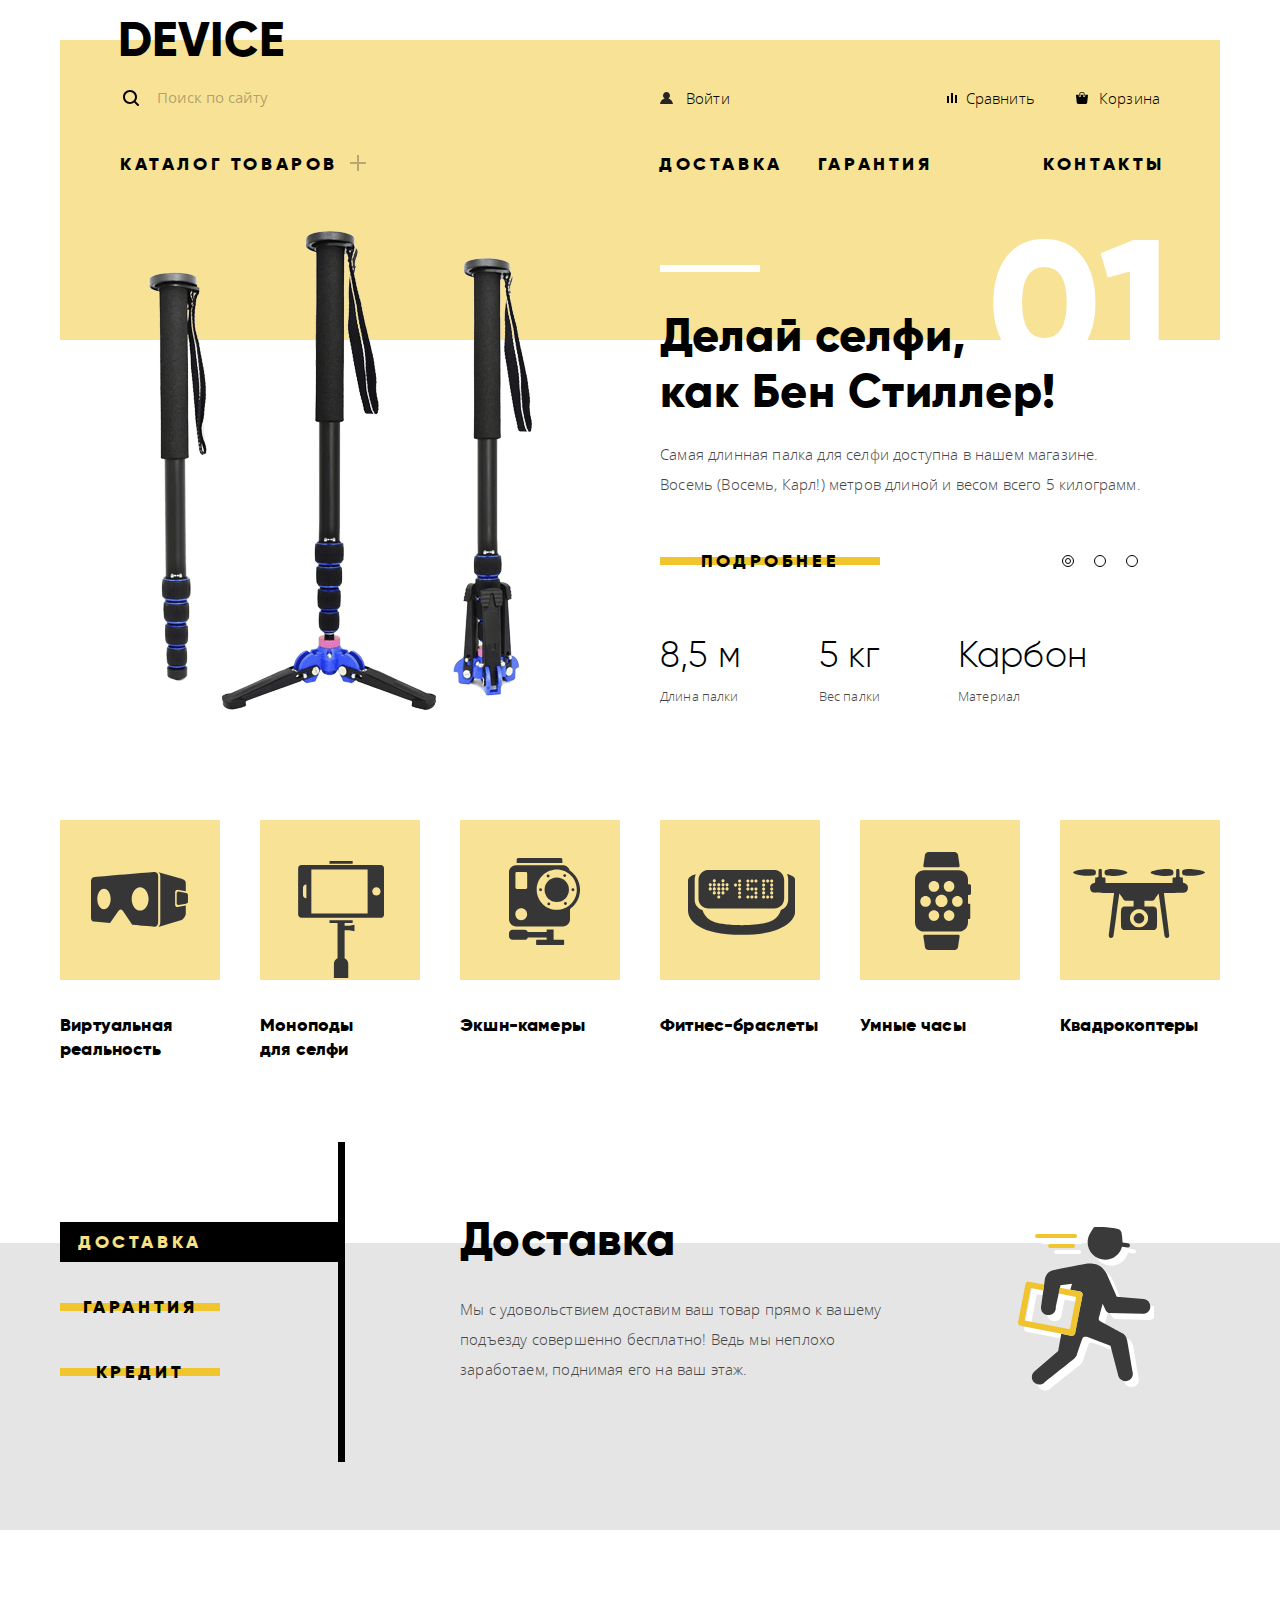
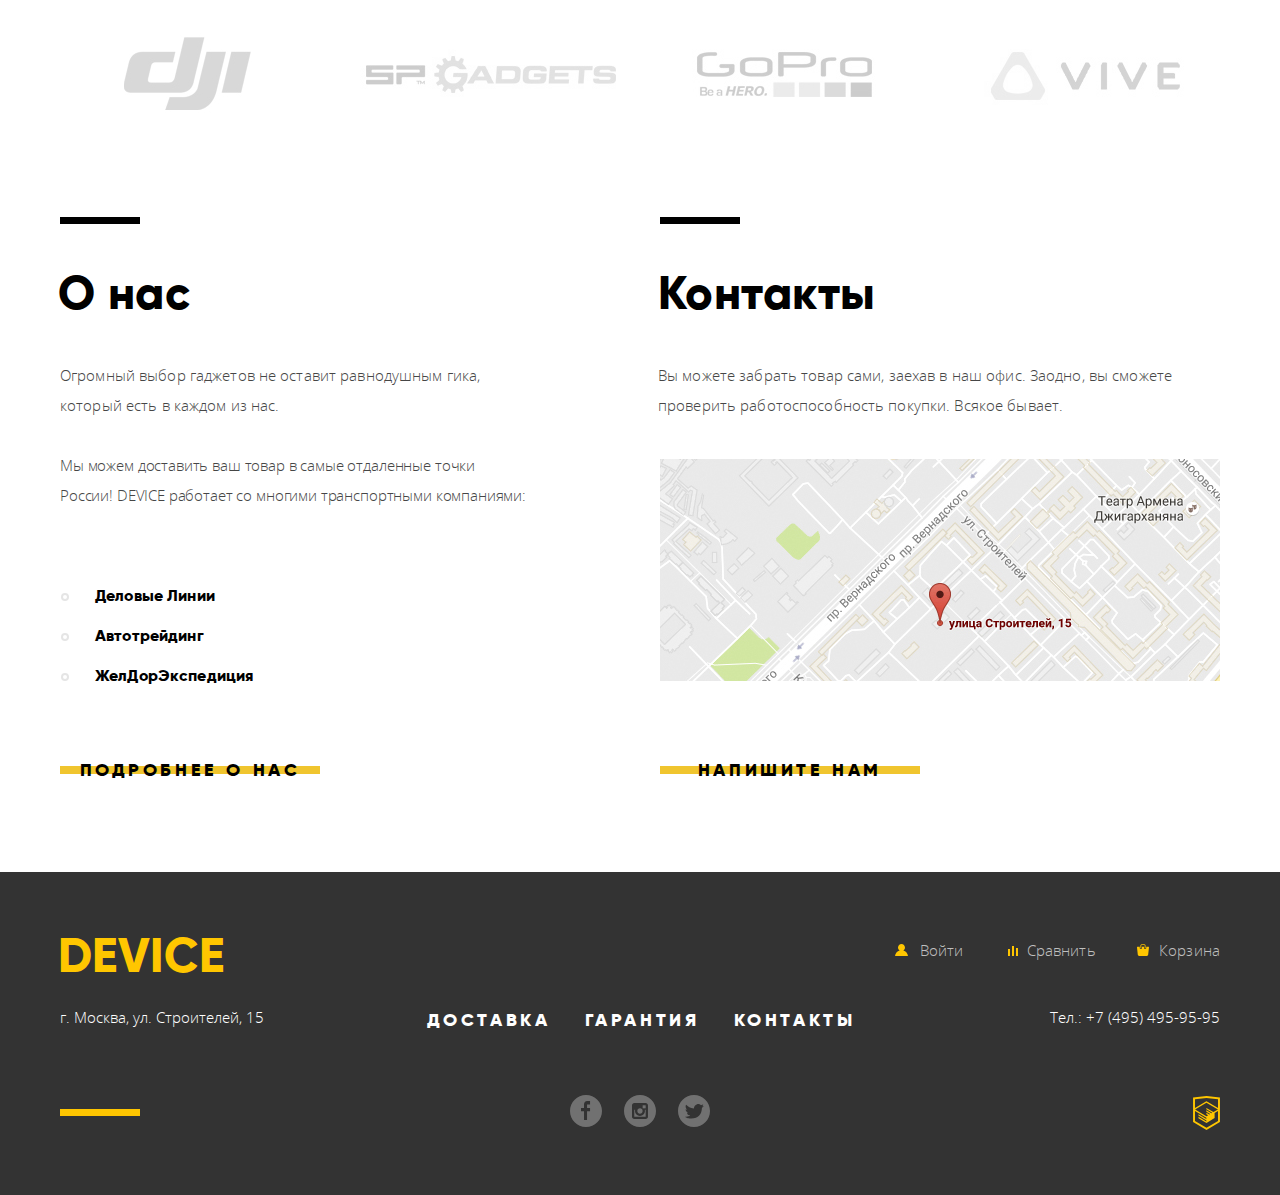
==== commit 9a9f992b: "минифицированные стили и js" ====
--- a/index.html
+++ b/index.html
@@ -3,8 +3,8 @@
   <head>
     <meta charset="utf-8">
     <title>HTML Academy: Девайс</title>
-    <link href="css/normalize.css" rel="stylesheet">
-    <link href="css/style.css" rel="stylesheet">
+    <link href="css/normalize.min.css" rel="stylesheet">
+    <link href="css/style.min.css" rel="stylesheet">
   </head>
   <body>
     <header class="main-header container">
@@ -237,6 +237,6 @@
       <button class="modal-close">Закрыть</button>
       <iframe src="https://www.google.com/maps/embed?pb=!1m18!1m12!1m3!1d3180.71513572621!2d37.52610055911104!3d55.68715802812283!2m3!1f0!2f0!3f0!3m2!1i1024!2i768!4f13.1!3m3!1m2!1s0x46b54cf65f5c8955%3A0x694710ccd55501e!2z0YPQuy4g0KHRgtGA0L7QuNGC0LXQu9C10LksIDE1LCDQnNC-0YHQutCy0LAsIDExOTMxMQ!5e0!3m2!1sru!2sru!4v1536262410222" width="960" height="559" allowfullscreen></iframe>
     </section>
-    <script src="js/script.js"></script>
+    <script src="js/script.min.js"></script>
   </body>
 </html>
--- a/css/style.min.css
+++ b/css/style.min.css
@@ -0,0 +1 @@
+.cart-link::before,.compare-link::before,.login-link::before,.search-form::before{background-position:0 0;background-repeat:no-repeat}.promo-inner,.services-inner{overflow:hidden}.cart-link::before,.category-item::after,.compare-link::before,.login-link::before,.search-form::before,.services-item::after{background-repeat:no-repeat}.drop-down-menu,.main-footer,.services-nav{-webkit-box-orient:vertical;-webkit-box-direction:normal}.button,.container-sort h3,.footer-nav a,.logo,.new,.site-navigation-link{text-transform:uppercase}@font-face{font-family:Gilroy;font-style:normal;font-weight:800;src:url(../fonts/gilroyextrabold.woff) format("woff"),url(../fonts/gilroyextrabold.woff2) format("woff2")}@font-face{font-family:Gilroy;font-style:normal;font-weight:300;src:url(../fonts/gilroylight.woff) format("woff"),url(../fonts/gilroylight.woff2) format("woff2")}@font-face{font-family:"Open Sans";font-style:normal;font-weight:400;src:url(../fonts/opensans.woff) format("woff"),url(../fonts/opensans.woff2) format("woff2")}@font-face{font-family:"Open Sans";font-style:normal;font-weight:300;src:url(../fonts/opensanslight.woff) format("woff"),url(../fonts/opensanslight.woff2) format("woff2")}body{min-width:1200px;margin:0;padding:0;font-family:"Open Sans",Arial,sans-serif;font-size:15px;line-height:30px;font-weight:300;letter-spacing:.15px;color:#464646;background-color:#fff}a{text-decoration:none}img{max-width:100%;height:auto}.container{width:1160px;margin:0 auto;padding:0 20px}.visually-hidden{position:absolute;width:1px;height:1px;margin:-1px;clip:rect(0 0 0 0)}.search-form::before,.site-navigation-catalog::after,.user-link::before{height:16px;content:""}.hidden{display:none}.logo{font-family:Gilroy,Verdana,sans-serif;font-size:48px;font-weight:800;line-height:48px;letter-spacing:.48px}.main-header-logo{position:absolute;top:16px;margin-left:58px;color:#000}.footer-copyright a:hover,.main-footer-logo:hover,.main-header-logo:hover{opacity:.6}.footer-copyright a:active,.main-footer-logo:active,.main-header-logo:active{opacity:.3}.main-navigation{display:-webkit-box;display:-webkit-flex;display:-ms-flexbox;display:flex;-webkit-flex-wrap:wrap;-ms-flex-wrap:wrap;flex-wrap:wrap;padding:33px 60px 48px;margin-top:40px;background-color:#f7e296}.search,.search-button{background-color:transparent}.main-navigation a{color:#000}.search-form{position:relative;display:-webkit-box;display:-webkit-flex;display:-ms-flexbox;display:flex;width:440px;margin-right:100px}.search-form::before{position:absolute;top:17px;left:3px;width:16px;background-image:url(../img/search.svg)}.search{width:100%;padding-left:35px;color:#000;border:2px solid transparent;border-right:0}.search:focus{border-bottom:2px solid #000;outline:0}.main-navigation a:hover,.search:hover::-webkit-input-placeholder{color:rgba(0,0,0,.6)}.main-navigation a:hover,.search:hover:-ms-input-placeholder{color:rgba(0,0,0,.6)}.main-navigation a:hover,.search:hover::-ms-input-placeholder{color:rgba(0,0,0,.6)}.main-navigation a:hover,.search:hover::placeholder{color:rgba(0,0,0,.6)}.category-item:active,.main-navigation a:active,.search::-webkit-input-placeholder{color:rgba(0,0,0,.3)}.category-item:active,.main-navigation a:active,.search:-ms-input-placeholder{color:rgba(0,0,0,.3)}.category-item:active,.main-navigation a:active,.search::-ms-input-placeholder{color:rgba(0,0,0,.3)}.category-item:active,.main-navigation a:active,.search::placeholder{color:rgba(0,0,0,.3)}.search:focus::-webkit-input-placeholder{color:rgba(0,0,0,1)}.search:focus:-ms-input-placeholder{color:rgba(0,0,0,1)}.search:focus::-ms-input-placeholder{color:rgba(0,0,0,1)}.search:focus::placeholder{color:rgba(0,0,0,1)}.search-button{display:none;padding:8px 19px;font:inherit;border:2px solid #000}.button,.footer-nav a,.promo-item-info::after,.promo-item-property .property-value,.promo-item-title,.services-title,.site-navigation-link,.title{font-family:Gilroy,Verdana,sans-serif}.search-button:active,.search-button:focus,.search:focus~.search-button{display:block}.site-navigation,.user-navigation{display:-webkit-box;display:-webkit-flex;display:-ms-flexbox}.search-button:hover{color:#fff;background-color:#000}.search-button:active{color:rgba(255,255,255,.3);background-color:#000}.user-navigation{display:flex;-webkit-box-pack:end;-webkit-justify-content:flex-end;-ms-flex-pack:end;justify-content:flex-end;-webkit-box-align:center;-webkit-align-items:center;-ms-flex-align:center;align-items:center;width:500px}.user-link{position:relative;margin-left:38px;padding:10px 0 10px 26px}.login-link,.profile-link{margin-left:0}.user-link::before{position:absolute;top:19px;width:16px}.login-link::before{left:0;background-image:url(../img/user.svg)}.compare-link::before{top:20px;left:7px;background-image:url(../img/compare.svg)}.cart-link::before{left:3px;background-image:url(../img/cart.svg)}.user-link:focus::before,.user-link:hover::before{opacity:.8}.footer-user-link:hover::before,.login-link:hover::before,.social-button:hover{opacity:.6}.category-item:active::after,.footer-user-link:active::before,.user-link:active::before{opacity:.3}.login-link{flex-grow:1}.main-navigation .logout-link{margin-left:0;margin-right:19px;padding-left:20px;color:rgba(0,0,0,.3)}.site-navigation{display:flex;width:100%;margin:26px 0 0;padding:0;list-style:none}.site-navigation-link{font-size:18px;line-height:24px;font-weight:800;letter-spacing:3.6px}.site-navigation-catalog{position:relative;margin-right:321px}.site-navigation-catalog::after{position:absolute;left:230px;top:6px;width:16px;background-image:url(../img/plus.svg);background-repeat:no-repeat;opacity:.3}.site-navigation-catalog:hover .drop-down-menu{display:-webkit-box;display:-webkit-flex;display:-ms-flexbox;display:flex}.site-navigation-delivery{margin-right:35px}.site-navigation-contacts{margin-left:auto;margin-right:-5px}.drop-down-menu{position:absolute;left:-60px;display:none;-webkit-flex-wrap:wrap;-ms-flex-wrap:wrap;flex-wrap:wrap;-webkit-flex-direction:column;-ms-flex-direction:column;flex-direction:column;height:130px;width:600px;margin:0;padding:18px 500px 13px 60px;list-style:none;line-height:36px;background-color:#f7e296;z-index:1}.drop-down-menu li{width:200px;margin-right:40px}.drop-down-menu li:last-child{margin-left:-40px;margin-bottom:50px}.promo{position:relative}.promo-controls{position:absolute;right:96px;bottom:234px;z-index:100}.promo-controls .promo-btn{position:relative;display:inline-block;width:12px;height:12px;padding:10px 8px;border-radius:50%;cursor:pointer}.promo-controls .promo-btn::after{content:"";position:absolute;top:10px;left:10px;width:10px;height:10px;vertical-align:middle;border:1px solid #000;border-radius:50%}.promo-list{display:-webkit-box;display:-webkit-flex;display:-ms-flexbox;display:flex;-webkit-flex-wrap:wrap;-ms-flex-wrap:wrap;flex-wrap:wrap;background-image:-webkit-gradient(linear,left top,left bottom,from(#f7e296),color-stop(19%,#f7e296),color-stop(19%,transparent),to(transparent));background-image:-webkit-linear-gradient(top,#f7e296,#f7e296 19%,transparent 19%,transparent);background-image:-o-linear-gradient(top,#f7e296,#f7e296 19%,transparent 19%,transparent);background-image:linear-gradient(to bottom,#f7e296,#f7e296 19%,transparent 19%,transparent)}.brands-list,.category-list,.footer-social,.promo-list,.services-list,.services-nav{margin:0;padding:0;list-style:none}.promo-item{display:none;-webkit-flex-wrap:wrap;-ms-flex-wrap:wrap;flex-wrap:wrap;min-height:495px;margin-bottom:98px}#btn-1:checked~.promo-list .promo-item:nth-child(1),#btn-2:checked~.promo-list .promo-item:nth-child(2),#btn-3:checked~.promo-list .promo-item:nth-child(3){display:-webkit-box;display:-webkit-flex;display:-ms-flexbox;display:flex}#btn-1:checked~.promo-controls .promo-btn-1::before,#btn-2:checked~.promo-controls .promo-btn-2::before,#btn-3:checked~.promo-controls .promo-btn-3::before{content:"";position:absolute;top:13px;left:13px;width:4px;height:4px;border:1px solid #000;border-radius:50%}#btn-1:focus~.promo-controls .promo-btn-1::before,#btn-2:focus~.promo-controls .promo-btn-2::before,#btn-3:focus~.promo-controls .promo-btn-3::before{background-color:#000}.promo-item-image{width:560px;margin:0 40px 0 0;text-align:center}.promo-item:nth-child(2) img{position:relative;top:13px;left:9px}.promo-item:last-child img{position:relative;top:66px;left:14px}.promo-item-info{position:relative;width:510px;margin-right:50px}.promo-item-title,.services-title,.title{margin:0;font-size:47px;line-height:56px;font-weight:800;letter-spacing:.47px;color:#000}.promo-item-title{position:relative;padding-top:80px;margin-bottom:20px;z-index:1}.promo-item-title::before{content:"";position:absolute;top:38px;width:100px;height:7px;background-color:#fff}.promo-item-info::after{position:absolute;top:-13px;right:-3px;font-size:179px;line-height:179px;font-weight:800;letter-spacing:1.79px;color:#fff;z-index:0}.promo-item:first-child .promo-item-info::after{content:"01"}.promo-item:nth-child(2) .promo-item-info::after{content:"02"}.promo-item:nth-child(3) .promo-item-info::after{content:"03"}.promo-item-info p{margin:0 0 42px;padding-right:20px;letter-spacing:.17px}.promo-item:nth-child(2) .promo-item-text{padding-right:50px}.promo-item:nth-child(3) .promo-item-text{padding-right:30px}.button{display:inline-block;padding:8px 0;text-align:center;vertical-align:middle;background-image:-webkit-gradient(linear,left top,left bottom,from(transparent),color-stop(40%,transparent),color-stop(40%,#f0c52e),color-stop(60%,#f0c52e),color-stop(60%,transparent),to(transparent));background-image:-webkit-linear-gradient(top,transparent,transparent 40%,#f0c52e 40%,#f0c52e 60%,transparent 60%,transparent);background-image:-o-linear-gradient(top,transparent,transparent 40%,#f0c52e 40%,#f0c52e 60%,transparent 60%,transparent);background-image:linear-gradient(to bottom,transparent,transparent 40%,#f0c52e 40%,#f0c52e 60%,transparent 60%,transparent);cursor:pointer}.button,.footer-nav a{font-size:18px;line-height:24px;font-weight:800;letter-spacing:3.6px;color:#000;background-color:transparent;border:none}.button:hover{color:#000;background-color:#f0c52e}.button:active{color:rgba(0,0,0,.3)}.promo .button{width:220px;margin-bottom:48px}.promo-item-property{margin-left:-2px}.promo-item-property .property-value{padding:0 0 5px;font-size:36px;font-weight:300;line-height:48px;color:#000}.promo-item-property .property-name{padding:0 78px 0 0;font-size:13px;line-height:20px;font-weight:300;text-align:left}.category-item,.container-sort h3,.info-transport,.page-title,.write label{font-family:Gilroy,Verdana,sans-serif;font-weight:800}.property-name:nth-child(2){padding-right:76px}.promo-item:nth-child(3) .property-name{padding-right:44px}.category{margin-bottom:41px}.category-list{display:-webkit-box;display:-webkit-flex;display:-ms-flexbox;display:flex;-webkit-flex-wrap:wrap;-ms-flex-wrap:wrap;flex-wrap:wrap}.category-list li{width:160px;margin-right:40px;margin-bottom:40px}.category-list li:nth-child(6n){margin-right:0}.category-item{position:relative;display:block;padding-top:193px}.category-item::after,.category-item::before{position:absolute;top:0;left:0;height:160px;width:160px;content:""}.services .container,.services-nav{display:-webkit-box;display:-webkit-flex;display:-ms-flexbox}.category-item-2{padding-right:40px}.category-item::before{background-color:rgba(240,197,46,.5)}.category-item:active::before,.category-item:hover::before{background-color:rgba(240,197,46,1)}.category-item::after{background-position:center}.category-item-1::after{background-image:url(../img/popular-1.svg);background-position:31px 52px}.category-item-2::after{background-image:url(../img/popular-2.svg);background-position:38px 41px}.category-item-3::after{background-image:url(../img/popular-3.svg);background-position:49px 38px}.category-item-4::after{background-image:url(../img/popular-4.svg);background-position:28px 50px}.category-item-5::after{background-image:url(../img/popular-5.svg);background-position:55px 32px}.category-item-6::after{background-image:url(../img/popular-6.svg);background-position:13px 49px}.category-item,.write label{font-size:18px;line-height:24px;letter-spacing:.18px;color:#000}.services{background-image:-webkit-gradient(linear,left top,left bottom,from(#fff),color-stop(26%,#fff),color-stop(26%,#e5e5e5),to(#e5e5e5));background-image:-webkit-linear-gradient(top,#fff,#fff 26%,#e5e5e5 26%,#e5e5e5);background-image:-o-linear-gradient(top,#fff,#fff 26%,#e5e5e5 26%,#e5e5e5);background-image:linear-gradient(to bottom,#fff,#fff 26%,#e5e5e5 26%,#e5e5e5);padding-bottom:68px;margin-bottom:95px}.services .container{display:flex}.services-nav{display:flex;-webkit-flex-direction:column;-ms-flex-direction:column;flex-direction:column;padding:80px 0 45px;margin-right:115px;border-right:7px solid #000}.brands-list,.services-list{display:-webkit-box;display:-webkit-flex;display:-ms-flexbox}.button-service{width:160px;margin-bottom:25px}#button-service-1:checked~.services-nav label[for=button-service-1],#button-service-2:checked~.services-nav label[for=button-service-2],#button-service-3:checked~.services-nav label[for=button-service-3]{padding-right:118px;color:#f7e184;background-color:#000;background-image:none}#button-service-1:focus~.services-nav label[for=button-service-1],#button-service-2:focus~.services-nav label[for=button-service-2],#button-service-3:focus~.services-nav label[for=button-service-3]{outline:#f0c52e solid 2px}.services-list{display:flex;width:2280px}.services-item{position:relative;display:block;width:460px;margin-right:300px;padding-top:73px}#button-service-1:checked~.services-inner .services-list{-webkit-transform:translate(0);-ms-transform:translate(0);-o-transform:translate(0);transform:translate(0)}#button-service-2:checked~.services-inner .services-list{-webkit-transform:translate(-760px);-ms-transform:translate(-760px);-o-transform:translate(-760px);transform:translate(-760px)}#button-service-3:checked~.services-inner .services-list{-webkit-transform:translate(-1520px);-ms-transform:translate(-1520px);-o-transform:translate(-1520px);transform:translate(-1520px)}.services-item::after{content:"";position:absolute;top:61px;left:500px;width:260px;height:194px;background-position:center}.services-item-delivery::after{background-image:url(../img/delivery.svg);background-position:58px 24px}.services-item-garant::after{background-image:url(../img/warranty.svg);background-position:43px 0}.services-item-credit::after{background-image:url(../img/credit.svg);background-position:34px 0}.services-title{margin-bottom:31px}.services-title,.title{line-height:48px}.services p{margin:0;letter-spacing:.18px}.services-item-credit p{padding-right:35px}.brands{margin-bottom:89px}.brands-list{display:flex;-webkit-flex-wrap:wrap;-ms-flex-wrap:wrap;flex-wrap:wrap;-webkit-box-pack:justify;-webkit-justify-content:space-between;-ms-flex-pack:justify;justify-content:space-between;padding:0}.columns,.main-footer{display:-webkit-box;display:-webkit-flex;display:-ms-flexbox}.brand-item{width:260px;height:100px}.brand-item-1{background-image:url(../img/logo-1-color.jpg)}.brand-item-2{background-image:url(../img/logo-2-color.jpg)}.brand-item-3{background-image:url(../img/logo-3-color.jpg)}.brand-item-4{background-image:url(../img/logo-4-color.jpg)}.brand-img:hover{opacity:0}.columns{display:flex;-webkit-box-pack:justify;-webkit-justify-content:space-between;-ms-flex-pack:justify;justify-content:space-between;margin-bottom:82px}.title{position:relative;padding-top:55px;margin-bottom:43px;margin-left:-2px}.title::before{content:"";position:absolute;top:3px;left:2px;width:80px;height:7px;background-color:#000}.info{width:470px}.info-text{margin:0 0 30px;letter-spacing:.12px}.info-text-2{letter-spacing:-.15px}.contact{width:560px}.contact p{margin:0 0 39px -2px;letter-spacing:.12px}.info-transport{padding:36px 0 0;margin:0 0 54px;font-size:16px;line-height:40px;color:#000;list-style-type:none}.copyright-button,.social-button{font-size:0;background-repeat:no-repeat}.info-transport li{position:relative;padding:0 0 0 35px}.info-transport li::before{content:"";position:absolute;top:17px;left:1px;width:4px;height:4px;border-radius:50%;border:2px solid #e5e5e5;background-color:transparent}.contact .button,.info .button{width:260px}.contact-map{display:block;margin-bottom:60px}.main-footer{display:flex;-webkit-flex-direction:column;-ms-flex-direction:column;flex-direction:column;-webkit-flex-wrap:wrap;-ms-flex-wrap:wrap;flex-wrap:wrap;padding:60px 0 65px;background-color:#333}.main-footer-mid,.main-footer-top{display:-webkit-box;display:-webkit-flex;display:-ms-flexbox;-webkit-box-pack:justify}.main-footer-top{display:flex;-webkit-justify-content:space-between;-ms-flex-pack:justify;justify-content:space-between;margin-bottom:22px}.footer-contacts,.footer-nav a,.footer-user-navigation a:hover{color:#fff}.main-footer-logo{position:relative;margin-left:-2px}.footer-copyright a,.main-footer-logo{color:#ffc600}.footer-user-navigation{padding-top:3px}.footer-user-navigation a{color:rgba(255,255,255,.7)}.footer-user-link{position:relative;margin-left:29px;padding:0 0 0 30px}.footer-user-link::before{content:"";position:absolute;left:3px;width:16px;height:16px}.footer-user-navigation .login-link{margin-left:0;margin-right:0}.footer-user-navigation .logout-link{margin-right:auto;padding-left:15px;color:rgba(255,255,255,.3)}.footer-user-navigation .login-link::before{top:4px;left:5px;background-image:url(../img/user-orange.svg);background-repeat:no-repeat;background-position:0 0}.footer-user-navigation .compare-link::before{top:6px;left:11px;background-image:url(../img/compare-orange.svg);background-repeat:no-repeat;background-position:0 0}.footer-user-navigation .cart-link::before{top:4px;left:8px;background-image:url(../img/cart-orange.svg);background-repeat:no-repeat;background-position:0 0}.footer-contacts{width:260px;margin:0;letter-spacing:0}.footer-contacts-tel{text-align:right}.footer-nav,.new{text-align:center}.footer-nav{max-width:640px;padding-left:2px;line-height:24px}.footer-nav a{margin:0 15px}.footer-nav a:hover,.social-button:hover{color:rgba(255,255,255,.6)}.footer-nav a:active,.footer-user-navigation a:active,.social-button{color:rgba(255,255,255,.3)}.main-footer-mid{display:flex;-webkit-justify-content:space-between;-ms-flex-pack:justify;justify-content:space-between;-webkit-box-align:end;-webkit-align-items:flex-end;-ms-flex-align:end;align-items:flex-end;margin-bottom:63px}.main-footer-bottom{position:relative;display:-webkit-box;display:-webkit-flex;display:-ms-flexbox;display:flex;padding-left:200px;-webkit-box-pack:justify;-webkit-justify-content:space-between;-ms-flex-pack:justify;justify-content:space-between}.main-footer-bottom::after{content:"";position:absolute;display:block;top:14px;left:0;width:80px;height:7px;background-color:#ffc600}.footer-copyright,.footer-social{display:-webkit-box;display:-webkit-flex;display:-ms-flexbox}.footer-social{display:flex;-webkit-box-pack:center;-webkit-justify-content:center;-ms-flex-pack:center;justify-content:center;-webkit-box-flex:1;-webkit-flex-grow:1;-ms-flex-positive:1;flex-grow:1}.social-button{display:block;width:32px;height:32px;margin:0 11px;opacity:.3}.social-button-fb{background-image:url(../img/fb.svg)}.social-button-instagram{background-image:url(../img/instagram.svg)}.social-button-twitter{background-image:url(../img/twitter.svg)}.social-button:active{opacity:.1}.footer-copyright{display:flex;-webkit-box-pack:end;-webkit-justify-content:flex-end;-ms-flex-pack:end;justify-content:flex-end;width:200px;margin:0}.copyright-button{width:27px;height:35px;background-image:url(../img/logo-html.svg);background-size:contain;background-position-y:center}@-webkit-keyframes show{0%{-webkit-transform:translateX(-2000px);transform:translateX(-2000px)}70%{-webkit-transform:translateX(30px);transform:translateX(30px)}90%{-webkit-transform:translateX(-10px);transform:translateX(-10px)}100%{-webkit-transform:translateX(0);transform:translateX(0)}}@-o-keyframes show{0%{-o-transform:translateX(-2000px);transform:translateX(-2000px)}70%{-o-transform:translateX(30px);transform:translateX(30px)}90%{-o-transform:translateX(-10px);transform:translateX(-10px)}100%{-o-transform:translateX(0);transform:translateX(0)}}@keyframes show{0%{-webkit-transform:translateX(-2000px);-o-transform:translateX(-2000px);transform:translateX(-2000px)}70%{-webkit-transform:translateX(30px);-o-transform:translateX(30px);transform:translateX(30px)}90%{-webkit-transform:translateX(-10px);-o-transform:translateX(-10px);transform:translateX(-10px)}100%{-webkit-transform:translateX(0);-o-transform:translateX(0);transform:translateX(0)}}@keyframes shake{0%,100%{transform:translateX(0)}10%,30%,50%,70%,90%{transform:translateX(-10px)}20%,40%,60%,80%{transform:translateX(10px)}}.modal{position:fixed;background-color:#fff;-webkit-box-shadow:0 10px 20px 0 rgba(0,0,0,.2);box-shadow:0 10px 20px 0 rgba(0,0,0,.2);-webkit-animation:show .6s;-o-animation:show .6s;animation:show .6s}.modal-error{animation:shake .6s}.modal-write-us{top:50%;left:50%;width:760px;margin-left:-480px;margin-top:-278px;padding:95px 100px 78px}.write{display:-webkit-box;display:-webkit-flex;display:-ms-flexbox;display:flex;-webkit-flex-wrap:wrap;-ms-flex-wrap:wrap;flex-wrap:wrap;-webkit-box-pack:justify;-webkit-justify-content:space-between;-ms-flex-pack:justify;justify-content:space-between}.write-field{width:360px;margin:0 0 32px}.write-textarea{width:760px}.write-field label{display:block;margin-bottom:7px}.breadcrumbs,.container-sort{display:-webkit-box;display:-webkit-flex;display:-ms-flexbox}.write textarea{height:156px}.write input,.write textarea{width:100%;-webkit-box-sizing:border-box;box-sizing:border-box;padding:11px 17px 15px;font-size:14px;line-height:18px;color:rgba(51,51,51,.4);background-color:rgba(229,229,229,.5);border:3px solid transparent;resize:none}.write input:hover,.write textarea:hover{background-color:rgba(229,229,229,.8)}.write input:focus,.write textarea:focus{color:rgba(51,51,51,1);background-color:transparent;border:3px solid rgba(240,197,46,.5)}.write input:invalid,.write textarea:invalid{background-color:rgba(237,181,181,.5)}.write .button{width:200px}.modal-close{position:absolute;top:23px;right:22px;width:55px;height:55px;font-size:0;background-color:rgba(240,197,46,.5);border:0;border-radius:50%;cursor:pointer}.modal-close::after,.modal-close::before{content:"";position:absolute;top:26px;left:13px;width:30px;height:3px;background-color:#fff}.modal-close:hover{background-color:rgba(240,197,46,1)}.modal-close:active{background-color:rgba(240,197,46,.3)}.modal-close::before{-webkit-transform:rotate(45deg);-ms-transform:rotate(45deg);-o-transform:rotate(45deg);transform:rotate(45deg)}.modal-close::after{-webkit-transform:rotate(-45deg);-ms-transform:rotate(-45deg);-o-transform:rotate(-45deg);transform:rotate(-45deg)}.modal-map{top:50%;left:50%;margin-left:-480px;margin-top:-280px}.modal-map iframe{border:0}.page-title{padding-left:60px;margin:36px 0 25px;font-size:47px;line-height:48px;letter-spacing:.6px;color:#000}.breadcrumbs{display:flex;padding-left:60px;margin:0 0 45px}.breadcrumbs,.catalog-list,.sort{list-style:none}.breadcrumbs li{position:relative;padding-right:37px;font-size:14px;line-height:24px}.breadcrumbs li:not(.breadcrumbs-current)::after{content:"";position:absolute;top:7px;right:16px;width:4px;height:7px;background-image:url(../img/nav-arrow.svg);background-repeat:no-repeat}.breadcrumbs a:hover{color:rgba(0,0,0,.6)}.breadcrumbs a:active{color:rgba(0,0,0,.1)}.breadcrumbs a,.breadcrumbs-current a:active,.breadcrumbs-current a:hover{color:rgba(0,0,0,.3)}.container-filter{padding:0 69px 0 59px}.container-filter h3{width:198px;padding-left:2px}.container-sort{display:flex;-webkit-box-align:center;-webkit-align-items:center;-ms-flex-align:center;align-items:center;width:760px;padding:23px 0 23px 73px;background-color:#ebebeb}.container-sort h3{margin:0 51px 0 0;font-size:16px;line-height:24px;letter-spacing:3.6px;color:#000}.sort{display:-webkit-box;display:-webkit-flex;display:-ms-flexbox;display:flex;margin:0;padding:0}.sort-order{margin-left:auto}.sort-type .sort-link{margin-right:29px;font-size:14px;line-height:18px;font-weight:400;letter-spacing:0;color:rgba(0,0,0,.3)}.sort-type li{line-height:18px}.sort-link:hover{color:rgba(0,0,0,.6)}.sort .sort-current,.sort .sort-current:hover,.sort .sort-link:active{color:rgba(0,0,0,1);opacity:1}.container-filter h3,.filters legend,.pagination-btn,.pagination-item{color:#000;line-height:24px;font-family:Gilroy,Verdana,sans-serif;font-weight:800}.arrow{display:block;width:0;height:0;font-size:0;border-right:6px solid transparent;border-left:6px solid transparent;opacity:.2}.arrow-low{border-bottom:10px solid #000}.arrow-high{margin-left:18px;border-top:10px solid #000}.arrow:not(.sort-current):hover{opacity:.4}.filters{padding:0 69px 0 59px}.filters .button{width:200px}.filters-form{width:200px;padding-top:69px}.filters-form fieldset{margin:0;padding:0}.container-filter h3,.pagination-btn,.pagination-item{margin:0;font-size:16px;letter-spacing:3.6px;text-transform:uppercase}.filters fieldset{border:none;margin-bottom:32px}.filters fieldset:nth-child(2){margin-bottom:31px}.filters legend{width:100%;padding-top:10px;padding-bottom:18px;font-size:18px;border-top:2px solid #000}.new,.price-range-control{font-size:14px;color:rgba(0,0,0,.2)}.price-range{padding-top:5px;margin-top:17px;border-top:2px solid #91c92f}.price-range-control{position:relative;line-height:24px}.price-range-control-min{margin-right:60px}.catalog-item p,.catalog-list h3,.filters ul{margin:0}.price-range-control::before{content:"";position:absolute;top:-22px;left:-6px;width:4px;height:4px;border:8px solid #fff;border-radius:50%;background-color:#dbdbdb;-webkit-box-shadow:0 2px 0 0 #dbdbdb;box-shadow:0 2px 0 0 #dbdbdb;cursor:pointer}.price-range-control-max::before{left:17px}.filters ul{padding:0;list-style:none;line-height:18px}.filter-input+label{position:relative;cursor:pointer;padding-left:40px;font-size:14px;line-height:40px}.filter-input-checkbox+label::before,.filter-input-radio+label::before,.filter-input-radio:checked+label::after{content:"";position:absolute}.filter-input-checkbox+label::before{top:-2px;left:-1px;width:23px;height:23px;background-image:url(../img/checkbox-off.svg)}.filter-input-checkbox:checked+label::before{width:27px;background-image:url(../img/checkbox-on.svg)}.filter-input-radio+label::before{top:-3px;left:-2px;width:17px;height:17px;border:4px solid #000;border-radius:50%;opacity:1}.filter-input-radio:checked+label::after{top:5px;left:6px;width:9px;height:9px;background-color:#000;border-radius:50%}.filter-input:disabled+label,.filter-input:disabled+label::after,.filter-input:disabled+label::before{opacity:.25}.filter-input+label:hover::after,.filter-input+label:hover::before,.filter-input:focus+label::after,.filter-input:focus+label::before{opacity:.4}.catalog{width:760px;padding-left:72px;padding-top:69px;padding-bottom:76px;background-color:#fff}.catalog-list{position:relative;display:-webkit-box;display:-webkit-flex;display:-ms-flexbox;display:flex;-webkit-flex-wrap:wrap;-ms-flex-wrap:wrap;flex-wrap:wrap;-webkit-box-pack:justify;-webkit-justify-content:space-between;-ms-flex-pack:justify;justify-content:space-between;margin:0;padding:0}.catalog-item{position:relative;width:360px;padding-bottom:47px}.new{display:block;position:absolute;top:28px;right:27px;width:56px;height:39px;padding:17px 0 0;border-radius:50%;border:2px solid rgba(0,0,0,.1);font-family:Gilroy,Verdana,sans-serif;line-height:24px;font-weight:800;letter-spacing:.7px}.catalog-name-wrap,.pagination-list{display:-webkit-box;display:-webkit-flex;display:-ms-flexbox}.catalog-name-wrap{display:flex;-webkit-box-pack:justify;-webkit-justify-content:space-between;-ms-flex-pack:justify;justify-content:space-between;-webkit-box-align:baseline;-webkit-align-items:baseline;-ms-flex-align:baseline;align-items:baseline;padding-top:23px}.button-cart{display:block;width:200px;margin:0 auto 8px}.button-compare{font-family:"Open Sans",Arial,sans-serif;font-size:13px;line-height:20px;font-weight:300;letter-spacing:.13px;color:rgba(0,0,0,.5);border:none;background-color:transparent}.catalog-item h3,.catalog-item-name,.catalog-item-price{font-family:Gilroy,Verdana,sans-serif;line-height:24px}.button-compare:hover{color:rgba(0,0,0,1)}.button-compare:active{color:rgba(0,0,0,.2)}.catalog-item-hover{display:block;position:absolute;top:0;width:360px;height:380px;text-align:center;background-color:rgba(238,238,238,.7);opacity:0;cursor:pointer}.pagination-btn:hover,.pagination-list{background-color:rgba(0,0,0,.08)}.catalog-item-hover .button{margin-top:171px}.catalog-item-hover .button:focus,.catalog-item-hover:hover{opacity:1}.catalog-item h3,.catalog-item-name{font-size:18px;font-weight:800;letter-spacing:.18px;color:#000;text-transform:none}.item-pro{padding-right:60px}.catalog-item-price{width:100px;margin:0;font-size:16px;letter-spacing:.16px;font-weight:300;text-align:right}.pagination-list{display:flex;-webkit-box-pack:justify;-webkit-justify-content:space-between;-ms-flex-pack:justify;justify-content:space-between;-webkit-box-align:center;-webkit-align-items:center;-ms-flex-align:center;align-items:center;margin-top:-12px}.pagination-list .pagination-pages{display:-webkit-box;display:-webkit-flex;display:-ms-flexbox;display:flex;margin:0;padding:0 0 0 10px;list-style:none}.pagination-item{padding:0 13px 0 14px;color:rgba(0,0,0,.3)}.pagination-item:hover{color:rgba(0,0,0,.6)}.pagination-item-current,.pagination-item-current:hover,.pagination-item:active{color:rgba(0,0,0,1)}.pagination-btn{padding:24px 26px 22px 30px}.pagination-btn:active{color:rgba(0,0,0,.3)}.wrapper-sort{width:100%;background-image:-webkit-gradient(linear,left top,right top,from(#dbdbdb),color-stop(50%,#dbdbdb),color-stop(50%,#ebebeb),to(#ebebeb));background-image:-webkit-linear-gradient(left,#dbdbdb,#dbdbdb 50%,#ebebeb 50%,#ebebeb);background-image:-o-linear-gradient(left,#dbdbdb,#dbdbdb 50%,#ebebeb 50%,#ebebeb);background-image:linear-gradient(to right,#dbdbdb,#dbdbdb 50%,#ebebeb 50%,#ebebeb)}.wrapper-catalog{width:100%;background-image:-webkit-gradient(linear,left top,right top,from(#ebebeb),color-stop(50%,#ebebeb),color-stop(50%,#fff),to(#fff));background-image:-webkit-linear-gradient(left,#ebebeb,#ebebeb 50%,#fff 50%,#fff);background-image:-o-linear-gradient(left,#ebebeb,#ebebeb 50%,#fff 50%,#fff);background-image:linear-gradient(to right,#ebebeb,#ebebeb 50%,#fff 50%,#fff)}.wrapper-catalog .container{display:-webkit-box;display:-webkit-flex;display:-ms-flexbox;display:flex;margin-bottom:0}.top-catalog{display:-webkit-box;display:-webkit-flex;display:-ms-flexbox;display:flex;-webkit-box-align:center;-webkit-align-items:center;-ms-flex-align:center;align-items:center}